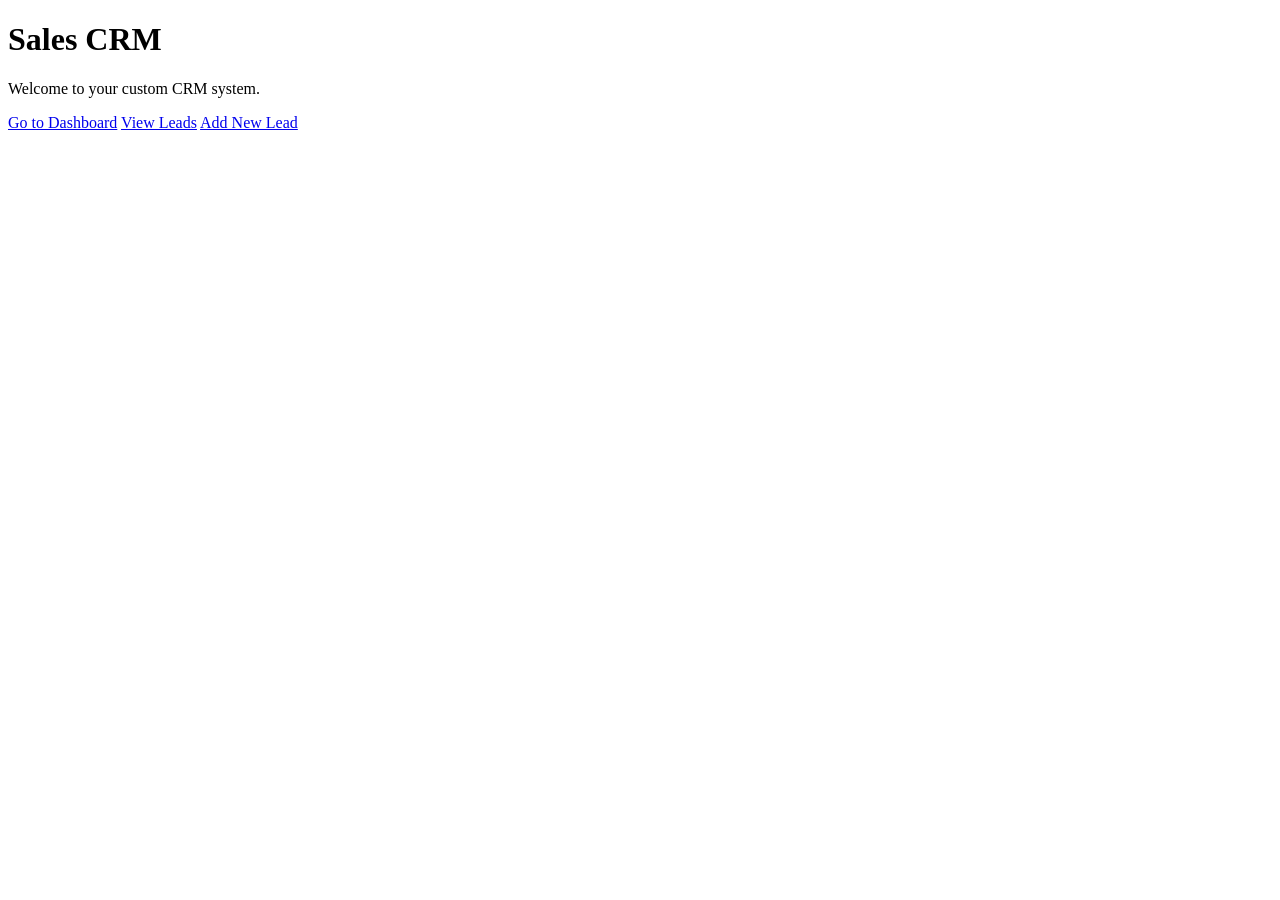
==== index.html @ c85eb3be "Create index.html" ====
<!DOCTYPE html>
<html lang="en">
<head>
  <meta charset="UTF-8" />
  <meta name="viewport" content="width=device-width, initial-scale=1.0" />
  <title>Sales CRM</title>
  <link rel="stylesheet" href="css/style.css" />
</head>
<body>
  <div class="container">
    <h1>Sales CRM</h1>
    <p>Welcome to your custom CRM system.</p>

    <div class="nav-links">
      <a href="dashboard.html">Go to Dashboard</a>
      <a href="leads.html">View Leads</a>
      <a href="add-lead.html">Add New Lead</a>
    </div>
  </div>
</body>
</html>
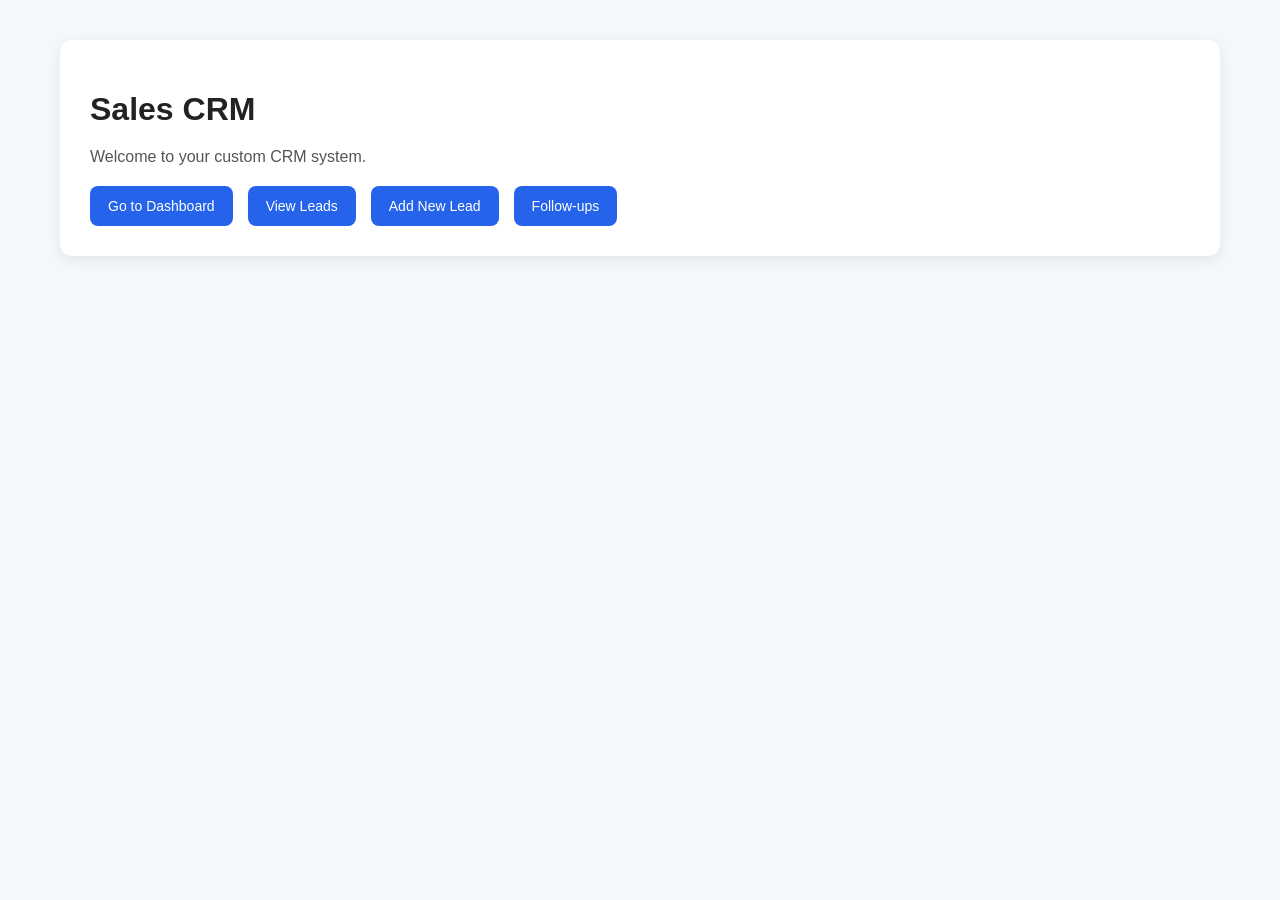
==== commit 58105d78: "Update index.html" ====
--- a/index.html
+++ b/index.html
@@ -15,6 +15,7 @@
       <a href="dashboard.html">Go to Dashboard</a>
       <a href="leads.html">View Leads</a>
       <a href="add-lead.html">Add New Lead</a>
+      <a href="followups.html">Follow-ups</a>
     </div>
   </div>
 </body>
--- a/css/style.css
+++ b/css/style.css
@@ -0,0 +1,118 @@
+body {
+  font-family: Arial, sans-serif;
+  background: #f4f7fb;
+  margin: 0;
+  padding: 0;
+}
+
+.container {
+  max-width: 1100px;
+  margin: 40px auto;
+  background: white;
+  padding: 30px;
+  border-radius: 12px;
+  box-shadow: 0 4px 14px rgba(0, 0, 0, 0.08);
+}
+
+h1, h2 {
+  margin-bottom: 20px;
+  color: #222;
+}
+
+p {
+  color: #555;
+  font-size: 16px;
+}
+
+.nav-links {
+  display: flex;
+  gap: 15px;
+  flex-wrap: wrap;
+  margin-top: 20px;
+}
+
+.nav-links a,
+button {
+  display: inline-block;
+  background: #2563eb;
+  color: white;
+  text-decoration: none;
+  padding: 12px 18px;
+  border-radius: 8px;
+  border: none;
+  cursor: pointer;
+  font-size: 14px;
+}
+
+.nav-links a:hover,
+button:hover {
+  background: #1d4ed8;
+}
+
+input, select, textarea {
+  width: 100%;
+  padding: 10px 12px;
+  margin-top: 6px;
+  margin-bottom: 16px;
+  border: 1px solid #d1d5db;
+  border-radius: 8px;
+  font-size: 14px;
+  box-sizing: border-box;
+}
+
+label {
+  font-weight: 600;
+  display: block;
+  margin-top: 12px;
+}
+
+.table-wrapper {
+  overflow-x: auto;
+  margin-top: 20px;
+}
+
+table {
+  width: 100%;
+  border-collapse: collapse;
+  background: white;
+}
+
+table th,
+table td {
+  border: 1px solid #e5e7eb;
+  padding: 12px;
+  text-align: left;
+  font-size: 14px;
+}
+
+table th {
+  background: #f9fafb;
+}
+
+.badge {
+  display: inline-block;
+  padding: 4px 10px;
+  border-radius: 999px;
+  font-size: 12px;
+  font-weight: bold;
+}
+
+.badge.new {
+  background: #dbeafe;
+  color: #1d4ed8;
+}
+
+.badge.followup {
+  background: #fef3c7;
+  color: #b45309;
+}
+
+.badge.won {
+  background: #dcfce7;
+  color: #15803d;
+}
+
+.badge.lost {
+  background: #fee2e2;
+  color: #b91c1c;
+}
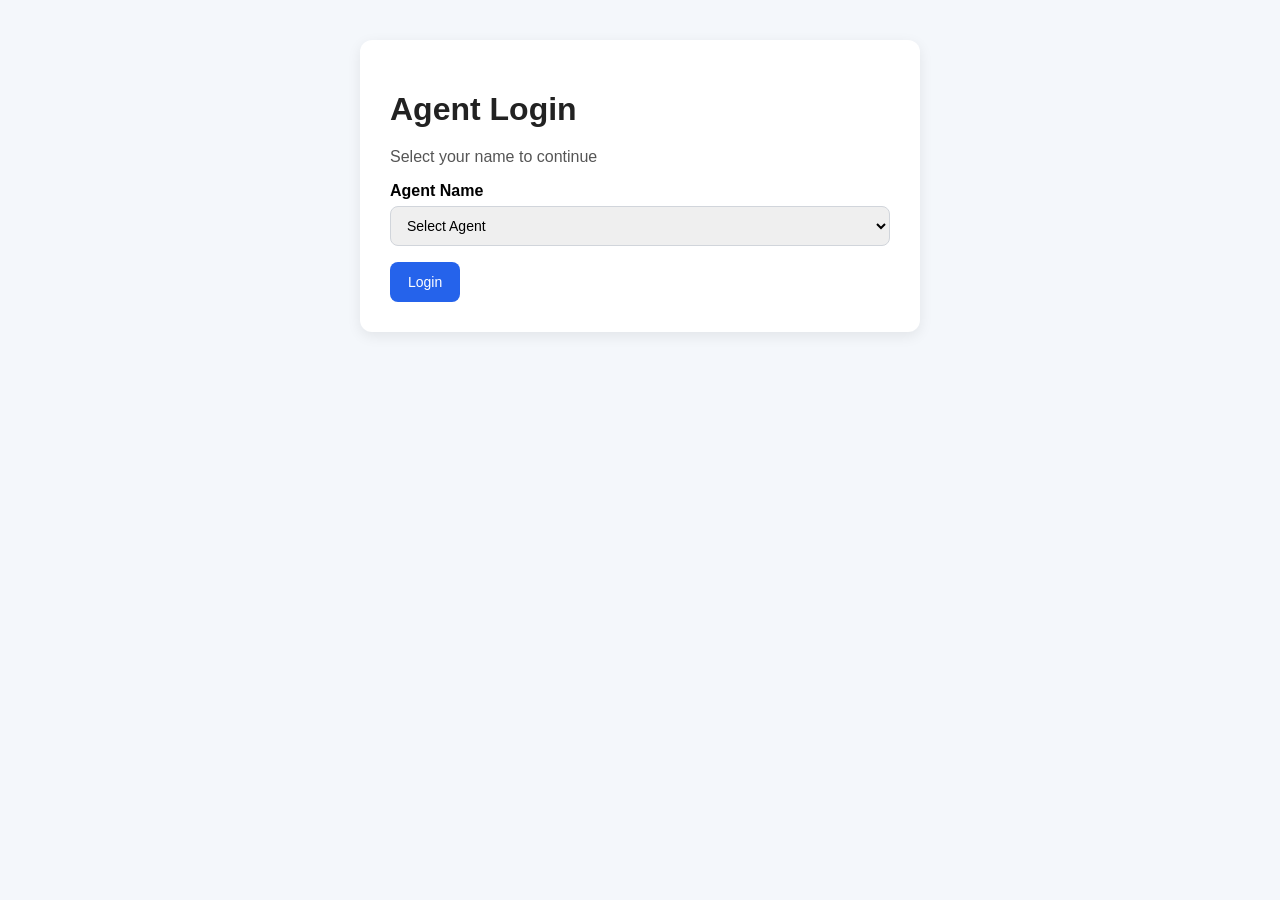
==== commit 14843601: "Update index.html" ====
--- a/index.html
+++ b/index.html
@@ -9,14 +9,29 @@
 <body>
   <div class="container">
     <h1>Sales CRM</h1>
-    <p>Welcome to your custom CRM system.</p>
+    <p id="welcomeUser">Welcome to your custom CRM system.</p>
 
     <div class="nav-links">
-      <a href="dashboard.html">Go to Dashboard</a>
+      <a href="dashboard.html">Dashboard</a>
       <a href="leads.html">View Leads</a>
       <a href="add-lead.html">Add New Lead</a>
       <a href="followups.html">Follow-ups</a>
+      <a href="login.html" onclick="logoutUser()">Logout</a>
     </div>
   </div>
+
+  <script>
+    const loggedInUser = localStorage.getItem("loggedInUser");
+
+    if (!loggedInUser) {
+      window.location.href = "login.html";
+    } else {
+      document.getElementById("welcomeUser").innerText = `Welcome, ${loggedInUser}`;
+    }
+
+    function logoutUser() {
+      localStorage.removeItem("loggedInUser");
+    }
+  </script>
 </body>
 </html>
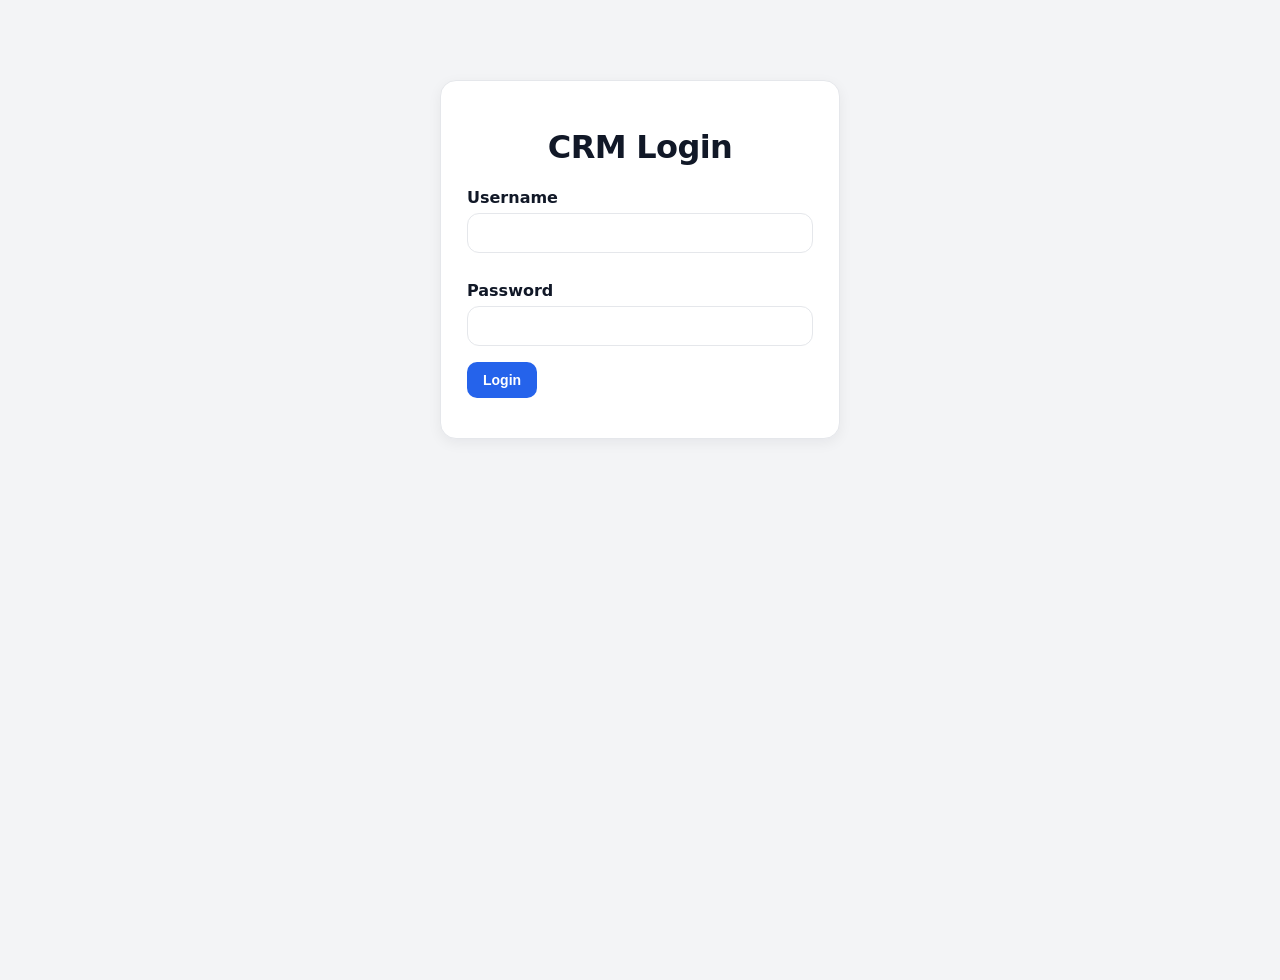
==== commit 6b52e23d: "Add files via upload" ====
--- a/index.html
+++ b/index.html
@@ -1,37 +1,68 @@
-<!DOCTYPE html>
-<html lang="en">
-<head>
-  <meta charset="UTF-8" />
-  <meta name="viewport" content="width=device-width, initial-scale=1.0" />
-  <title>Sales CRM</title>
-  <link rel="stylesheet" href="css/style.css" />
-</head>
-<body>
-  <div class="container">
-    <h1>Sales CRM</h1>
-    <p id="welcomeUser">Welcome to your custom CRM system.</p>
-
-    <div class="nav-links">
-      <a href="dashboard.html">Dashboard</a>
-      <a href="leads.html">View Leads</a>
-      <a href="add-lead.html">Add New Lead</a>
-      <a href="followups.html">Follow-ups</a>
-      <a href="login.html" onclick="logoutUser()">Logout</a>
-    </div>
-  </div>
-
-  <script>
-    const loggedInUser = localStorage.getItem("loggedInUser");
-
-    if (!loggedInUser) {
-      window.location.href = "login.html";
-    } else {
-      document.getElementById("welcomeUser").innerText = `Welcome, ${loggedInUser}`;
-    }
-
-    function logoutUser() {
-      localStorage.removeItem("loggedInUser");
-    }
-  </script>
-</body>
-</html>
+<!DOCTYPE html>
+<html lang="en">
+<head>
+  <meta charset="UTF-8" />
+  <meta name="viewport" content="width=device-width, initial-scale=1.0" />
+  <title>Sales CRM</title>
+  <link rel="stylesheet" href="css/style.css" />
+</head>
+<body>
+  <div class="app-layout">
+    <!-- Sidebar -->
+    <aside class="sidebar">
+      <div class="sidebar-logo">
+        <h2>Sales CRM</h2>
+        <span class="sidebar-mini">CRM</span>
+      </div>
+
+      <nav class="sidebar-nav">
+        <a href="index.html" data-icon="⌂">Home</a>
+        <a href="dashboard.html" data-icon="▦">Dashboard</a>
+        <a href="leads.html" data-icon="◎">Leads</a>
+        <a href="add-lead.html" data-icon="+">Add Lead</a>
+        <a href="followups.html" data-icon="↻">Follow-ups</a>
+        <a href="reports.html" id="reportsLink" data-icon="≋">Reports</a>
+      </nav>
+
+      <div class="sidebar-footer">
+        <button id="logoutBtn" class="logout-btn">Logout</button>
+      </div>
+    </aside>
+
+    <div id="sidebarBackdrop" class="sidebar-backdrop" aria-hidden="true"></div>
+
+    <!-- Main Area -->
+    <div class="main-wrapper">
+      <header class="topbar">
+        <div class="topbar-left">
+          <button id="sidebarToggle" class="icon-btn" type="button" aria-label="Toggle sidebar">☰</button>
+          <div>
+            <h1 class="page-title">Home</h1>
+            <p class="page-subtitle" id="welcomeUser">Welcome to your custom CRM system.</p>
+          </div>
+        </div>
+
+        <div class="topbar-user">
+          <span id="topbarUsername">User</span>
+          <span id="topbarRole" class="role-badge">Agent</span>
+        </div>
+      </header>
+
+      <main class="page-content">
+        <div class="container">
+          <h2>Quick actions</h2>
+          <div class="nav-links">
+            <a href="dashboard.html">Open Dashboard</a>
+            <a href="leads.html">View Leads</a>
+            <a href="add-lead.html">Add New Lead</a>
+            <a href="followups.html">Follow-ups</a>
+            <a href="reports.html">Reports</a>
+          </div>
+        </div>
+      </main>
+    </div>
+  </div>
+
+  <script src="js/layout.js"></script>
+</body>
+</html>
--- a/css/style.css
+++ b/css/style.css
@@ -1,118 +1,653 @@
-body {
-  font-family: Arial, sans-serif;
-  background: #f4f7fb;
-  margin: 0;
-  padding: 0;
-}
-
-.container {
-  max-width: 1100px;
-  margin: 40px auto;
-  background: white;
-  padding: 30px;
-  border-radius: 12px;
-  box-shadow: 0 4px 14px rgba(0, 0, 0, 0.08);
-}
-
-h1, h2 {
-  margin-bottom: 20px;
-  color: #222;
-}
-
-p {
-  color: #555;
-  font-size: 16px;
-}
-
-.nav-links {
-  display: flex;
-  gap: 15px;
-  flex-wrap: wrap;
-  margin-top: 20px;
-}
-
-.nav-links a,
-button {
-  display: inline-block;
-  background: #2563eb;
-  color: white;
-  text-decoration: none;
-  padding: 12px 18px;
-  border-radius: 8px;
-  border: none;
-  cursor: pointer;
-  font-size: 14px;
-}
-
-.nav-links a:hover,
-button:hover {
-  background: #1d4ed8;
-}
-
-input, select, textarea {
-  width: 100%;
-  padding: 10px 12px;
-  margin-top: 6px;
-  margin-bottom: 16px;
-  border: 1px solid #d1d5db;
-  border-radius: 8px;
-  font-size: 14px;
-  box-sizing: border-box;
-}
-
-label {
-  font-weight: 600;
-  display: block;
-  margin-top: 12px;
-}
-
-.table-wrapper {
-  overflow-x: auto;
-  margin-top: 20px;
-}
-
-table {
-  width: 100%;
-  border-collapse: collapse;
-  background: white;
-}
-
-table th,
-table td {
-  border: 1px solid #e5e7eb;
-  padding: 12px;
-  text-align: left;
-  font-size: 14px;
-}
-
-table th {
-  background: #f9fafb;
-}
-
-.badge {
-  display: inline-block;
-  padding: 4px 10px;
-  border-radius: 999px;
-  font-size: 12px;
-  font-weight: bold;
-}
-
-.badge.new {
-  background: #dbeafe;
-  color: #1d4ed8;
-}
-
-.badge.followup {
-  background: #fef3c7;
-  color: #b45309;
-}
-
-.badge.won {
-  background: #dcfce7;
-  color: #15803d;
-}
-
-.badge.lost {
-  background: #fee2e2;
-  color: #b91c1c;
-}
+/* Design tokens */
+:root {
+  --bg: #f3f4f6;
+  --surface: #ffffff;
+  --text: #111827;
+  --muted: #6b7280;
+  --border: #e5e7eb;
+  --shadow: 0 8px 30px rgba(17, 24, 39, 0.08);
+  --shadow-sm: 0 4px 14px rgba(17, 24, 39, 0.06);
+
+  --primary: #2563eb;
+  --primary-600: #1d4ed8;
+  --danger: #dc2626;
+  --danger-600: #b91c1c;
+  --success: #16a34a;
+
+  --radius: 16px;
+  --radius-sm: 12px;
+  --ring: 0 0 0 3px rgba(37, 99, 235, 0.18);
+}
+
+/* Base */
+html, body {
+  height: 100%;
+}
+
+body {
+  margin: 0;
+  padding: 0;
+  background: var(--bg);
+  color: var(--text);
+  font-family: ui-sans-serif, system-ui, -apple-system, Segoe UI, Roboto, Arial, "Noto Sans", "Liberation Sans", sans-serif;
+  -webkit-font-smoothing: antialiased;
+  -moz-osx-font-smoothing: grayscale;
+}
+
+h1, h2, h3 {
+  letter-spacing: -0.02em;
+}
+
+p {
+  color: var(--muted);
+  font-size: 14px;
+  line-height: 1.45;
+}
+
+a {
+  color: inherit;
+}
+
+:focus-visible {
+  outline: none;
+  box-shadow: var(--ring);
+  border-radius: 10px;
+}
+
+.container {
+  max-width: 1100px;
+  margin: 0 auto;
+  background: var(--surface);
+  padding: 26px;
+  border-radius: var(--radius);
+  border: 1px solid var(--border);
+  box-shadow: var(--shadow-sm);
+}
+
+.nav-links {
+  display: flex;
+  gap: 15px;
+  flex-wrap: wrap;
+  margin-top: 20px;
+}
+
+.nav-links a,
+button {
+  display: inline-block;
+  background: var(--primary);
+  color: white;
+  text-decoration: none;
+  padding: 10px 14px;
+  border-radius: 12px;
+  border: none;
+  cursor: pointer;
+  font-size: 14px;
+  font-weight: 700;
+  transition: transform 0.15s ease, opacity 0.15s ease, background 0.15s ease;
+}
+
+.nav-links a:hover,
+button:hover {
+  background: var(--primary-600);
+}
+
+button:active,
+.nav-links a:active {
+  transform: translateY(1px);
+}
+
+input, select, textarea {
+  width: 100%;
+  padding: 11px 12px;
+  margin-top: 6px;
+  margin-bottom: 16px;
+  border: 1px solid var(--border);
+  border-radius: 12px;
+  font-size: 14px;
+  box-sizing: border-box;
+  background: var(--surface);
+  color: var(--text);
+}
+
+label {
+  font-weight: 600;
+  display: block;
+  margin-top: 12px;
+}
+
+.table-wrapper {
+  overflow-x: auto;
+  margin-top: 20px;
+}
+
+table {
+  width: 100%;
+  border-collapse: collapse;
+  background: white;
+}
+
+table th,
+table td {
+  border: 1px solid #e5e7eb;
+  padding: 12px;
+  text-align: left;
+  font-size: 14px;
+}
+
+table th {
+  background: #f9fafb;
+}
+
+.badge {
+  display: inline-block;
+  padding: 4px 10px;
+  border-radius: 999px;
+  font-size: 12px;
+  font-weight: bold;
+}
+
+.badge.new {
+  background: #dbeafe;
+  color: #1d4ed8;
+}
+
+.badge.followup {
+  background: #fef3c7;
+  color: #b45309;
+}
+
+.badge.won {
+  background: #dcfce7;
+  color: #15803d;
+}
+
+.badge.lost {
+  background: #fee2e2;
+  color: #b91c1c;
+}
+
+.dashboard-grid {
+  display: grid;
+  grid-template-columns: repeat(auto-fit, minmax(220px, 1fr));
+  gap: 20px;
+  margin-top: 30px;
+}
+
+.card {
+  background: #ffffff;
+  border-radius: 12px;
+  padding: 24px;
+  box-shadow: 0 4px 14px rgba(0,0,0,0.08);
+  text-align: center;
+}
+
+.card h3 {
+  font-size: 18px;
+  margin-bottom: 12px;
+  color: #111827;
+}
+
+.card p {
+  font-size: 28px;
+  font-weight: bold;
+  color: #2563eb;
+  margin: 0;
+}
+
+.timeline-box {
+  margin-top: 20px;
+  border-left: 3px solid #2563eb;
+  padding-left: 20px;
+}
+
+.timeline-item {
+  position: relative;
+  margin-bottom: 25px;
+}
+
+.timeline-dot {
+  width: 14px;
+  height: 14px;
+  background: #2563eb;
+  border-radius: 50%;
+  position: absolute;
+  left: -28px;
+  top: 6px;
+}
+
+.timeline-content {
+  background: #f9fafb;
+  padding: 16px;
+  border-radius: 10px;
+  box-shadow: 0 2px 10px rgba(0,0,0,0.05);
+}
+
+.timeline-content h4 {
+  margin-top: 0;
+  margin-bottom: 10px;
+  color: #111827;
+}
+
+.timeline-content p {
+  margin: 6px 0;
+  color: #374151;
+}
+
+.filters-box {
+  display: flex;
+  flex-wrap: wrap;
+  gap: 12px;
+  align-items: center;
+}
+
+.filters-box input,
+.filters-box select {
+  padding: 11px 12px;
+  border: 1px solid var(--border);
+  border-radius: 12px;
+  min-width: 220px;
+}
+
+.table-wrapper {
+  overflow-x: auto;
+  margin-top: 20px;
+}
+
+table {
+  width: 100%;
+  border-collapse: collapse;
+  background: #fff;
+}
+
+table th,
+table td {
+  border: 1px solid var(--border);
+  padding: 12px;
+  text-align: left;
+}
+
+table th {
+  background: #f9fafb;
+}
+
+
+
+
+
+
+
+
+
+
+
+
+
+
+* {
+  box-sizing: border-box;
+}
+
+/* App Layout */
+.app-layout {
+  display: flex;
+  min-height: 100vh;
+}
+
+/* Mobile backdrop */
+.sidebar-backdrop {
+  display: none;
+}
+
+/* Sidebar */
+.sidebar {
+  width: 250px;
+  background: #111827;
+  color: white;
+  display: flex;
+  flex-direction: column;
+  justify-content: space-between;
+  padding: 24px 18px;
+  position: sticky;
+  top: 0;
+  height: 100vh;
+  transition: width 0.2s ease, transform 0.2s ease;
+}
+
+.sidebar-logo {
+  display: flex;
+  align-items: center;
+  justify-content: space-between;
+  gap: 10px;
+}
+
+.sidebar-mini {
+  display: none;
+  font-weight: 800;
+  letter-spacing: 0.5px;
+}
+
+.sidebar-logo h2 {
+  font-size: 22px;
+  font-weight: 700;
+  margin-bottom: 30px;
+}
+
+.sidebar-nav {
+  display: flex;
+  flex-direction: column;
+  gap: 10px;
+}
+
+.sidebar-nav a {
+  text-decoration: none;
+  color: #d1d5db;
+  padding: 12px 14px;
+  border-radius: 10px;
+  transition: all 0.2s ease;
+  font-size: 15px;
+  font-weight: 500;
+  display: flex;
+  align-items: center;
+  gap: 10px;
+}
+
+.sidebar-nav a::before {
+  content: attr(data-icon);
+  width: 20px;
+  display: inline-flex;
+  justify-content: center;
+  opacity: 0.95;
+}
+
+.sidebar-nav a:hover,
+.sidebar-nav a.active {
+  background: #2563eb;
+  color: white;
+}
+
+.sidebar-footer {
+  margin-top: 30px;
+}
+
+.logout-btn {
+  width: 100%;
+  background: #dc2626;
+  color: white;
+  border: none;
+  padding: 12px 14px;
+  border-radius: 10px;
+  cursor: pointer;
+  font-size: 14px;
+  font-weight: 600;
+}
+
+.logout-btn:hover {
+  background: #b91c1c;
+}
+
+/* Main Wrapper */
+.main-wrapper {
+  flex: 1;
+  display: flex;
+  flex-direction: column;
+}
+
+/* Topbar */
+.topbar {
+  background: white;
+  padding: 20px 30px;
+  border-bottom: 1px solid #e5e7eb;
+  display: flex;
+  justify-content: space-between;
+  align-items: center;
+  gap: 16px;
+}
+
+.topbar {
+  position: sticky;
+  top: 0;
+  z-index: 10;
+}
+
+.topbar-left {
+  display: flex;
+  align-items: center;
+  gap: 14px;
+}
+
+.icon-btn {
+  background: transparent;
+  color: #111827;
+  border: 1px solid #e5e7eb;
+  padding: 10px 12px;
+  border-radius: 12px;
+  cursor: pointer;
+  font-weight: 800;
+  line-height: 1;
+}
+
+.icon-btn:hover {
+  background: #f9fafb;
+}
+
+.page-title {
+  font-size: 28px;
+  font-weight: 700;
+  color: #111827;
+}
+
+.page-subtitle {
+  font-size: 14px;
+  color: #6b7280;
+  margin-top: 4px;
+}
+
+.topbar-user {
+  display: flex;
+  align-items: center;
+  gap: 12px;
+  font-weight: 600;
+}
+
+.role-badge {
+  background: #2563eb;
+  color: white;
+  padding: 6px 12px;
+  border-radius: 999px;
+  font-size: 13px;
+}
+
+/* Content */
+.page-content {
+  padding: 30px;
+}
+
+/* If a legacy .container is used inside app shell, neutralize big outer margins */
+.page-content .container {
+  margin: 0 auto;
+  max-width: 1100px;
+}
+
+/* Collapsed sidebar (desktop) */
+body.sidebar-collapsed .sidebar {
+  width: 86px;
+  padding-left: 14px;
+  padding-right: 14px;
+}
+
+body.sidebar-collapsed .sidebar-logo h2 {
+  display: none;
+}
+
+body.sidebar-collapsed .sidebar-mini {
+  display: inline-block;
+}
+
+body.sidebar-collapsed .sidebar-nav a {
+  white-space: nowrap;
+  overflow: hidden;
+  text-overflow: clip;
+  padding-left: 12px;
+  padding-right: 12px;
+}
+
+body.sidebar-collapsed .sidebar-nav a::before {
+  width: 100%;
+}
+
+/* Dashboard Grid */
+.dashboard-grid {
+  display: grid;
+  grid-template-columns: repeat(auto-fit, minmax(220px, 1fr));
+  gap: 20px;
+}
+
+/* Generic Card Style */
+.card,
+.dashboard-card {
+  background: white;
+  border-radius: 18px;
+  padding: 22px;
+  box-shadow: 0 4px 14px rgba(0, 0, 0, 0.06);
+  border: 1px solid #e5e7eb;
+}
+
+.dashboard-card h3 {
+  font-size: 15px;
+  color: #6b7280;
+  margin-bottom: 10px;
+}
+
+.dashboard-card p {
+  font-size: 28px;
+  font-weight: 700;
+  color: #111827;
+}
+
+/* Buttons */
+button,
+.btn {
+  background: #2563eb;
+  color: white;
+  border: none;
+  padding: 10px 16px;
+  border-radius: 10px;
+  cursor: pointer;
+  font-size: 14px;
+  font-weight: 600;
+  transition: 0.2s ease;
+}
+
+button:hover,
+.btn:hover {
+  opacity: 0.9;
+}
+
+/* Table Styling */
+.table-wrapper {
+  background: white;
+  border-radius: 18px;
+  padding: 20px;
+  overflow-x: auto;
+  box-shadow: 0 4px 14px rgba(0, 0, 0, 0.06);
+  border: 1px solid #e5e7eb;
+}
+
+table {
+  width: 100%;
+  border-collapse: collapse;
+}
+
+table th,
+table td {
+  padding: 14px 12px;
+  text-align: left;
+  border-bottom: 1px solid #e5e7eb;
+  font-size: 14px;
+}
+
+table th {
+  background: #f9fafb;
+  color: #374151;
+  font-weight: 700;
+}
+
+table tr:hover {
+  background: #f9fafb;
+}
+
+/* Responsive */
+@media (max-width: 900px) {
+  .app-layout {
+    flex-direction: column;
+  }
+
+  .sidebar {
+    position: fixed;
+    left: 0;
+    top: 0;
+    bottom: 0;
+    height: 100vh;
+    width: 280px;
+    transform: translateX(-110%);
+    z-index: 50;
+  }
+
+  body.sidebar-mobile-open .sidebar {
+    transform: translateX(0);
+  }
+
+  .sidebar-backdrop {
+    display: none;
+    position: fixed;
+    inset: 0;
+    background: rgba(17, 24, 39, 0.55);
+    z-index: 40;
+  }
+
+  body.sidebar-mobile-open .sidebar-backdrop {
+    display: block;
+  }
+
+  .main-wrapper {
+    width: 100%;
+  }
+
+  .topbar {
+    flex-direction: column;
+    align-items: flex-start;
+    gap: 12px;
+  }
+
+  .topbar-left {
+    width: 100%;
+  }
+
+  .page-title {
+    font-size: 22px;
+  }
+
+  .page-content {
+    padding: 20px;
+  }
+}
+
+@media (max-width: 520px) {
+  .filters-box input,
+  .filters-box select {
+    min-width: 100%;
+  }
+
+  .container {
+    padding: 18px;
+  }
+}
+
+.stat-card {
+  transition: transform 0.2s ease, box-shadow 0.2s ease;
+}
+
+.stat-card:hover {
+  transform: translateY(-3px);
+  box-shadow: 0 8px 24px rgba(0, 0, 0, 0.08);
+}
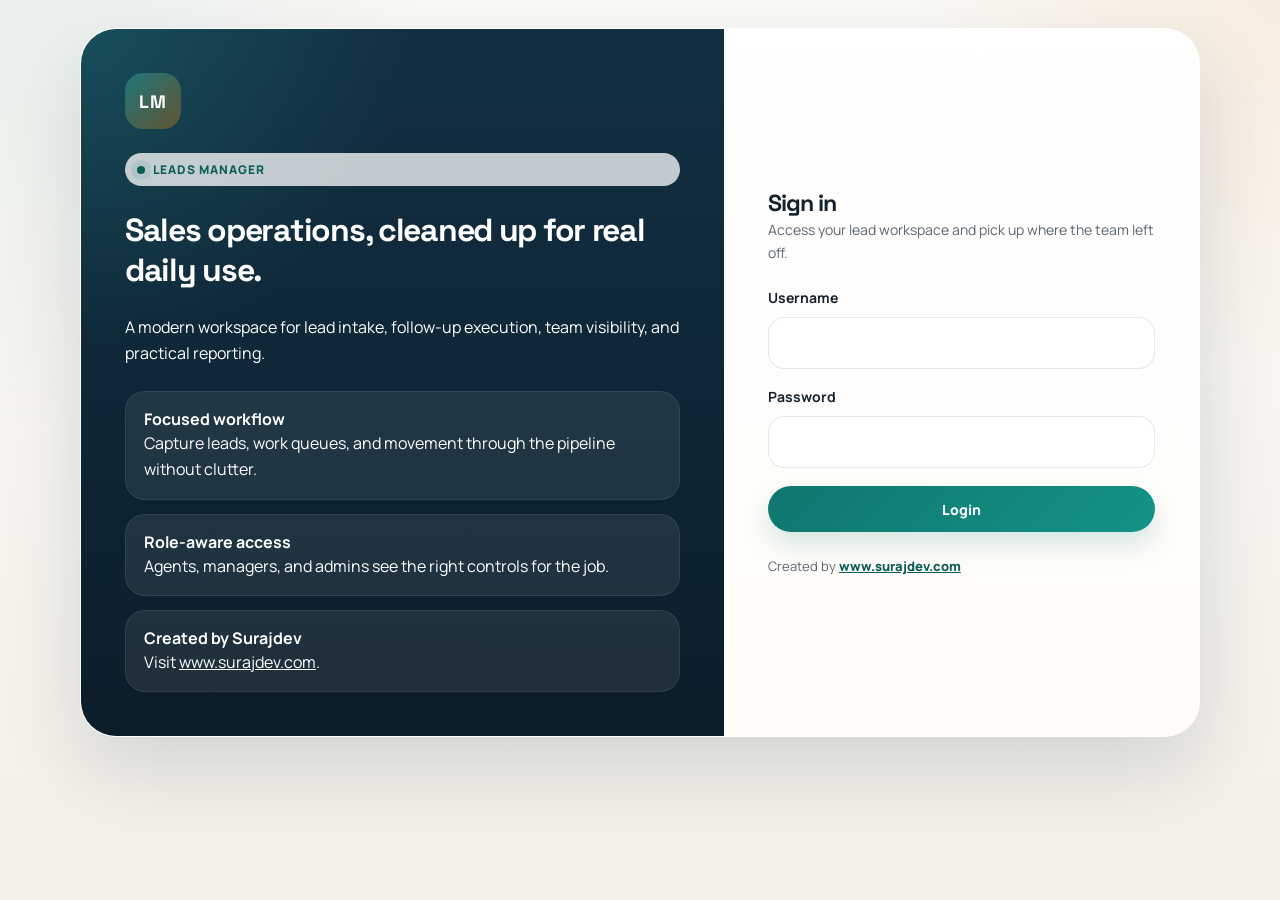
==== commit d1ef408c: "Revamp UI/UX with modern product design and add creator credit" ====
--- a/index.html
+++ b/index.html
@@ -1,68 +1,153 @@
-<!DOCTYPE html>
-<html lang="en">
-<head>
-  <meta charset="UTF-8" />
-  <meta name="viewport" content="width=device-width, initial-scale=1.0" />
-  <title>Sales CRM</title>
-  <link rel="stylesheet" href="css/style.css" />
-</head>
-<body>
-  <div class="app-layout">
-    <!-- Sidebar -->
-    <aside class="sidebar">
-      <div class="sidebar-logo">
-        <h2>Sales CRM</h2>
-        <span class="sidebar-mini">CRM</span>
-      </div>
-
-      <nav class="sidebar-nav">
-        <a href="index.html" data-icon="⌂">Home</a>
-        <a href="dashboard.html" data-icon="▦">Dashboard</a>
-        <a href="leads.html" data-icon="◎">Leads</a>
-        <a href="add-lead.html" data-icon="+">Add Lead</a>
-        <a href="followups.html" data-icon="↻">Follow-ups</a>
-        <a href="reports.html" id="reportsLink" data-icon="≋">Reports</a>
-      </nav>
-
-      <div class="sidebar-footer">
-        <button id="logoutBtn" class="logout-btn">Logout</button>
-      </div>
-    </aside>
-
-    <div id="sidebarBackdrop" class="sidebar-backdrop" aria-hidden="true"></div>
-
-    <!-- Main Area -->
-    <div class="main-wrapper">
-      <header class="topbar">
-        <div class="topbar-left">
-          <button id="sidebarToggle" class="icon-btn" type="button" aria-label="Toggle sidebar">☰</button>
-          <div>
-            <h1 class="page-title">Home</h1>
-            <p class="page-subtitle" id="welcomeUser">Welcome to your custom CRM system.</p>
-          </div>
-        </div>
-
-        <div class="topbar-user">
-          <span id="topbarUsername">User</span>
-          <span id="topbarRole" class="role-badge">Agent</span>
-        </div>
-      </header>
-
-      <main class="page-content">
-        <div class="container">
-          <h2>Quick actions</h2>
-          <div class="nav-links">
-            <a href="dashboard.html">Open Dashboard</a>
-            <a href="leads.html">View Leads</a>
-            <a href="add-lead.html">Add New Lead</a>
-            <a href="followups.html">Follow-ups</a>
-            <a href="reports.html">Reports</a>
-          </div>
-        </div>
-      </main>
-    </div>
-  </div>
-
-  <script src="js/layout.js"></script>
-</body>
-</html>
+<!DOCTYPE html>
+<html lang="en">
+<head>
+  <meta charset="UTF-8" />
+  <meta name="viewport" content="width=device-width, initial-scale=1.0" />
+  <title>Leads Manager</title>
+  <link rel="stylesheet" href="css/style.css" />
+</head>
+<body class="app-page">
+  <div class="app-layout">
+    <aside class="sidebar">
+      <div class="sidebar-logo">
+        <h2>Leads Manager</h2>
+        <span class="sidebar-mini">LM</span>
+      </div>
+
+      <nav class="sidebar-nav">
+        <a href="index.html" data-icon="⌂">Home</a>
+        <a href="dashboard.html" data-icon="▦">Dashboard</a>
+        <a href="leads.html" data-icon="◎">Leads</a>
+        <a href="add-lead.html" data-icon="+">Add Lead</a>
+        <a href="followups.html" data-icon="↻">Follow-ups</a>
+        <a href="reports.html" id="reportsLink" data-icon="≋">Reports</a>
+      </nav>
+
+      <div class="sidebar-footer">
+        <button id="logoutBtn" class="logout-btn">Logout</button>
+      </div>
+    </aside>
+
+    <div id="sidebarBackdrop" class="sidebar-backdrop" aria-hidden="true"></div>
+
+    <div class="main-wrapper">
+      <header class="topbar">
+        <div class="topbar-left">
+          <button id="sidebarToggle" class="icon-btn" type="button" aria-label="Toggle sidebar">☰</button>
+          <div>
+            <h1 class="page-title">Home</h1>
+            <p class="page-subtitle" id="welcomeUser">Welcome to your custom CRM system.</p>
+          </div>
+        </div>
+
+        <div class="topbar-user">
+          <span id="topbarUsername">User</span>
+          <span id="topbarRole" class="role-badge">Agent</span>
+        </div>
+      </header>
+
+      <main class="page-content">
+        <div class="container page-stack">
+          <section class="hero-panel hero-grid">
+            <div class="hero-copy">
+              <span class="eyebrow">Modern CRM Workspace</span>
+              <h1>Manage leads with the clarity of a real product.</h1>
+              <p>
+                Leads Manager brings your pipeline, follow-ups, assignments, and reporting into one focused workspace built for daily operations.
+              </p>
+              <div class="hero-actions">
+                <a href="dashboard.html">Open Dashboard</a>
+                <a href="add-lead.html" class="btn-secondary">Create Lead</a>
+              </div>
+            </div>
+
+            <div class="hero-side">
+              <div class="hero-stats">
+                <div class="stat-pill">
+                  Pipeline View
+                  <strong>Live</strong>
+                </div>
+                <div class="stat-pill">
+                  Follow-up Control
+                  <strong>Daily</strong>
+                </div>
+                <div class="stat-pill">
+                  Team Visibility
+                  <strong>Role-Based</strong>
+                </div>
+                <div class="stat-pill">
+                  Reporting
+                  <strong>Export Ready</strong>
+                </div>
+              </div>
+            </div>
+          </section>
+
+          <section class="panel">
+            <div class="section-header">
+              <div>
+                <h2 class="section-heading">Quick actions</h2>
+                <p class="section-note">Jump straight into the workflows your team uses every day.</p>
+              </div>
+            </div>
+
+            <div class="shortcut-grid">
+              <a class="shortcut-card" href="dashboard.html">
+                <span>▦</span>
+                <strong>Dashboard</strong>
+                <p>Track volume, follow-ups, wins, and revenue.</p>
+              </a>
+              <a class="shortcut-card" href="leads.html">
+                <span>◎</span>
+                <strong>Lead Desk</strong>
+                <p>Filter, search, export, and act on pipeline items.</p>
+              </a>
+              <a class="shortcut-card" href="add-lead.html">
+                <span>+</span>
+                <strong>Add Lead</strong>
+                <p>Create new opportunities with a clean capture flow.</p>
+              </a>
+              <a class="shortcut-card" href="followups.html">
+                <span>↻</span>
+                <strong>Follow-ups</strong>
+                <p>Stay ahead of overdue, today, and upcoming outreach.</p>
+              </a>
+              <a class="shortcut-card" href="reports.html">
+                <span>≋</span>
+                <strong>Reports</strong>
+                <p>Build pivot-style views and export snapshots fast.</p>
+              </a>
+            </div>
+          </section>
+
+          <section class="panel">
+            <div class="section-header">
+              <div>
+                <h2 class="section-heading">What changed in the new UI</h2>
+                <p class="section-note">A cleaner shell, stronger information hierarchy, and easier daily navigation.</p>
+              </div>
+            </div>
+
+            <div class="insight-grid">
+              <div class="insight-card">
+                <strong>Sharper focus</strong>
+                <p>Important actions and high-signal data now stand out immediately.</p>
+              </div>
+              <div class="insight-card">
+                <strong>Better readability</strong>
+                <p>Forms, tables, and cards now have clearer grouping and breathing room.</p>
+              </div>
+              <div class="insight-card">
+                <strong>More product-like feel</strong>
+                <p>Consistent branding, mobile behavior, and a modern control surface across pages.</p>
+              </div>
+            </div>
+          </section>
+        </div>
+      </main>
+    </div>
+  </div>
+
+  <script src="js/layout.js"></script>
+</body>
+</html>
--- a/css/style.css
+++ b/css/style.css
@@ -1,653 +1,1156 @@
-/* Design tokens */
-:root {
-  --bg: #f3f4f6;
-  --surface: #ffffff;
-  --text: #111827;
-  --muted: #6b7280;
-  --border: #e5e7eb;
-  --shadow: 0 8px 30px rgba(17, 24, 39, 0.08);
-  --shadow-sm: 0 4px 14px rgba(17, 24, 39, 0.06);
-
-  --primary: #2563eb;
-  --primary-600: #1d4ed8;
-  --danger: #dc2626;
-  --danger-600: #b91c1c;
-  --success: #16a34a;
-
-  --radius: 16px;
-  --radius-sm: 12px;
-  --ring: 0 0 0 3px rgba(37, 99, 235, 0.18);
-}
-
-/* Base */
-html, body {
-  height: 100%;
-}
-
-body {
-  margin: 0;
-  padding: 0;
-  background: var(--bg);
-  color: var(--text);
-  font-family: ui-sans-serif, system-ui, -apple-system, Segoe UI, Roboto, Arial, "Noto Sans", "Liberation Sans", sans-serif;
-  -webkit-font-smoothing: antialiased;
-  -moz-osx-font-smoothing: grayscale;
-}
-
-h1, h2, h3 {
-  letter-spacing: -0.02em;
-}
-
-p {
-  color: var(--muted);
-  font-size: 14px;
-  line-height: 1.45;
-}
-
-a {
-  color: inherit;
-}
-
-:focus-visible {
-  outline: none;
-  box-shadow: var(--ring);
-  border-radius: 10px;
-}
-
-.container {
-  max-width: 1100px;
-  margin: 0 auto;
-  background: var(--surface);
-  padding: 26px;
-  border-radius: var(--radius);
-  border: 1px solid var(--border);
-  box-shadow: var(--shadow-sm);
-}
-
-.nav-links {
-  display: flex;
-  gap: 15px;
-  flex-wrap: wrap;
-  margin-top: 20px;
-}
-
-.nav-links a,
-button {
-  display: inline-block;
-  background: var(--primary);
-  color: white;
-  text-decoration: none;
-  padding: 10px 14px;
-  border-radius: 12px;
-  border: none;
-  cursor: pointer;
-  font-size: 14px;
-  font-weight: 700;
-  transition: transform 0.15s ease, opacity 0.15s ease, background 0.15s ease;
-}
-
-.nav-links a:hover,
-button:hover {
-  background: var(--primary-600);
-}
-
-button:active,
-.nav-links a:active {
-  transform: translateY(1px);
-}
-
-input, select, textarea {
-  width: 100%;
-  padding: 11px 12px;
-  margin-top: 6px;
-  margin-bottom: 16px;
-  border: 1px solid var(--border);
-  border-radius: 12px;
-  font-size: 14px;
-  box-sizing: border-box;
-  background: var(--surface);
-  color: var(--text);
-}
-
-label {
-  font-weight: 600;
-  display: block;
-  margin-top: 12px;
-}
-
-.table-wrapper {
-  overflow-x: auto;
-  margin-top: 20px;
-}
-
-table {
-  width: 100%;
-  border-collapse: collapse;
-  background: white;
-}
-
-table th,
-table td {
-  border: 1px solid #e5e7eb;
-  padding: 12px;
-  text-align: left;
-  font-size: 14px;
-}
-
-table th {
-  background: #f9fafb;
-}
-
-.badge {
-  display: inline-block;
-  padding: 4px 10px;
-  border-radius: 999px;
-  font-size: 12px;
-  font-weight: bold;
-}
-
-.badge.new {
-  background: #dbeafe;
-  color: #1d4ed8;
-}
-
-.badge.followup {
-  background: #fef3c7;
-  color: #b45309;
-}
-
-.badge.won {
-  background: #dcfce7;
-  color: #15803d;
-}
-
-.badge.lost {
-  background: #fee2e2;
-  color: #b91c1c;
-}
-
-.dashboard-grid {
-  display: grid;
-  grid-template-columns: repeat(auto-fit, minmax(220px, 1fr));
-  gap: 20px;
-  margin-top: 30px;
-}
-
-.card {
-  background: #ffffff;
-  border-radius: 12px;
-  padding: 24px;
-  box-shadow: 0 4px 14px rgba(0,0,0,0.08);
-  text-align: center;
-}
-
-.card h3 {
-  font-size: 18px;
-  margin-bottom: 12px;
-  color: #111827;
-}
-
-.card p {
-  font-size: 28px;
-  font-weight: bold;
-  color: #2563eb;
-  margin: 0;
-}
-
-.timeline-box {
-  margin-top: 20px;
-  border-left: 3px solid #2563eb;
-  padding-left: 20px;
-}
-
-.timeline-item {
-  position: relative;
-  margin-bottom: 25px;
-}
-
-.timeline-dot {
-  width: 14px;
-  height: 14px;
-  background: #2563eb;
-  border-radius: 50%;
-  position: absolute;
-  left: -28px;
-  top: 6px;
-}
-
-.timeline-content {
-  background: #f9fafb;
-  padding: 16px;
-  border-radius: 10px;
-  box-shadow: 0 2px 10px rgba(0,0,0,0.05);
-}
-
-.timeline-content h4 {
-  margin-top: 0;
-  margin-bottom: 10px;
-  color: #111827;
-}
-
-.timeline-content p {
-  margin: 6px 0;
-  color: #374151;
-}
-
-.filters-box {
-  display: flex;
-  flex-wrap: wrap;
-  gap: 12px;
-  align-items: center;
-}
-
-.filters-box input,
-.filters-box select {
-  padding: 11px 12px;
-  border: 1px solid var(--border);
-  border-radius: 12px;
-  min-width: 220px;
-}
-
-.table-wrapper {
-  overflow-x: auto;
-  margin-top: 20px;
-}
-
-table {
-  width: 100%;
-  border-collapse: collapse;
-  background: #fff;
-}
-
-table th,
-table td {
-  border: 1px solid var(--border);
-  padding: 12px;
-  text-align: left;
-}
-
-table th {
-  background: #f9fafb;
-}
-
-
-
-
-
-
-
-
-
-
-
-
-
-
-* {
-  box-sizing: border-box;
-}
-
-/* App Layout */
-.app-layout {
-  display: flex;
-  min-height: 100vh;
-}
-
-/* Mobile backdrop */
-.sidebar-backdrop {
-  display: none;
-}
-
-/* Sidebar */
-.sidebar {
-  width: 250px;
-  background: #111827;
-  color: white;
-  display: flex;
-  flex-direction: column;
-  justify-content: space-between;
-  padding: 24px 18px;
-  position: sticky;
-  top: 0;
-  height: 100vh;
-  transition: width 0.2s ease, transform 0.2s ease;
-}
-
-.sidebar-logo {
-  display: flex;
-  align-items: center;
-  justify-content: space-between;
-  gap: 10px;
-}
-
-.sidebar-mini {
-  display: none;
-  font-weight: 800;
-  letter-spacing: 0.5px;
-}
-
-.sidebar-logo h2 {
-  font-size: 22px;
-  font-weight: 700;
-  margin-bottom: 30px;
-}
-
-.sidebar-nav {
-  display: flex;
-  flex-direction: column;
-  gap: 10px;
-}
-
-.sidebar-nav a {
-  text-decoration: none;
-  color: #d1d5db;
-  padding: 12px 14px;
-  border-radius: 10px;
-  transition: all 0.2s ease;
-  font-size: 15px;
-  font-weight: 500;
-  display: flex;
-  align-items: center;
-  gap: 10px;
-}
-
-.sidebar-nav a::before {
-  content: attr(data-icon);
-  width: 20px;
-  display: inline-flex;
-  justify-content: center;
-  opacity: 0.95;
-}
-
-.sidebar-nav a:hover,
-.sidebar-nav a.active {
-  background: #2563eb;
-  color: white;
-}
-
-.sidebar-footer {
-  margin-top: 30px;
-}
-
-.logout-btn {
-  width: 100%;
-  background: #dc2626;
-  color: white;
-  border: none;
-  padding: 12px 14px;
-  border-radius: 10px;
-  cursor: pointer;
-  font-size: 14px;
-  font-weight: 600;
-}
-
-.logout-btn:hover {
-  background: #b91c1c;
-}
-
-/* Main Wrapper */
-.main-wrapper {
-  flex: 1;
-  display: flex;
-  flex-direction: column;
-}
-
-/* Topbar */
-.topbar {
-  background: white;
-  padding: 20px 30px;
-  border-bottom: 1px solid #e5e7eb;
-  display: flex;
-  justify-content: space-between;
-  align-items: center;
-  gap: 16px;
-}
-
-.topbar {
-  position: sticky;
-  top: 0;
-  z-index: 10;
-}
-
-.topbar-left {
-  display: flex;
-  align-items: center;
-  gap: 14px;
-}
-
-.icon-btn {
-  background: transparent;
-  color: #111827;
-  border: 1px solid #e5e7eb;
-  padding: 10px 12px;
-  border-radius: 12px;
-  cursor: pointer;
-  font-weight: 800;
-  line-height: 1;
-}
-
-.icon-btn:hover {
-  background: #f9fafb;
-}
-
-.page-title {
-  font-size: 28px;
-  font-weight: 700;
-  color: #111827;
-}
-
-.page-subtitle {
-  font-size: 14px;
-  color: #6b7280;
-  margin-top: 4px;
-}
-
-.topbar-user {
-  display: flex;
-  align-items: center;
-  gap: 12px;
-  font-weight: 600;
-}
-
-.role-badge {
-  background: #2563eb;
-  color: white;
-  padding: 6px 12px;
-  border-radius: 999px;
-  font-size: 13px;
-}
-
-/* Content */
-.page-content {
-  padding: 30px;
-}
-
-/* If a legacy .container is used inside app shell, neutralize big outer margins */
-.page-content .container {
-  margin: 0 auto;
-  max-width: 1100px;
-}
-
-/* Collapsed sidebar (desktop) */
-body.sidebar-collapsed .sidebar {
-  width: 86px;
-  padding-left: 14px;
-  padding-right: 14px;
-}
-
-body.sidebar-collapsed .sidebar-logo h2 {
-  display: none;
-}
-
-body.sidebar-collapsed .sidebar-mini {
-  display: inline-block;
-}
-
-body.sidebar-collapsed .sidebar-nav a {
-  white-space: nowrap;
-  overflow: hidden;
-  text-overflow: clip;
-  padding-left: 12px;
-  padding-right: 12px;
-}
-
-body.sidebar-collapsed .sidebar-nav a::before {
-  width: 100%;
-}
-
-/* Dashboard Grid */
-.dashboard-grid {
-  display: grid;
-  grid-template-columns: repeat(auto-fit, minmax(220px, 1fr));
-  gap: 20px;
-}
-
-/* Generic Card Style */
-.card,
-.dashboard-card {
-  background: white;
-  border-radius: 18px;
-  padding: 22px;
-  box-shadow: 0 4px 14px rgba(0, 0, 0, 0.06);
-  border: 1px solid #e5e7eb;
-}
-
-.dashboard-card h3 {
-  font-size: 15px;
-  color: #6b7280;
-  margin-bottom: 10px;
-}
-
-.dashboard-card p {
-  font-size: 28px;
-  font-weight: 700;
-  color: #111827;
-}
-
-/* Buttons */
-button,
-.btn {
-  background: #2563eb;
-  color: white;
-  border: none;
-  padding: 10px 16px;
-  border-radius: 10px;
-  cursor: pointer;
-  font-size: 14px;
-  font-weight: 600;
-  transition: 0.2s ease;
-}
-
-button:hover,
-.btn:hover {
-  opacity: 0.9;
-}
-
-/* Table Styling */
-.table-wrapper {
-  background: white;
-  border-radius: 18px;
-  padding: 20px;
-  overflow-x: auto;
-  box-shadow: 0 4px 14px rgba(0, 0, 0, 0.06);
-  border: 1px solid #e5e7eb;
-}
-
-table {
-  width: 100%;
-  border-collapse: collapse;
-}
-
-table th,
-table td {
-  padding: 14px 12px;
-  text-align: left;
-  border-bottom: 1px solid #e5e7eb;
-  font-size: 14px;
-}
-
-table th {
-  background: #f9fafb;
-  color: #374151;
-  font-weight: 700;
-}
-
-table tr:hover {
-  background: #f9fafb;
-}
-
-/* Responsive */
-@media (max-width: 900px) {
-  .app-layout {
-    flex-direction: column;
-  }
-
-  .sidebar {
-    position: fixed;
-    left: 0;
-    top: 0;
-    bottom: 0;
-    height: 100vh;
-    width: 280px;
-    transform: translateX(-110%);
-    z-index: 50;
-  }
-
-  body.sidebar-mobile-open .sidebar {
-    transform: translateX(0);
-  }
-
-  .sidebar-backdrop {
-    display: none;
-    position: fixed;
-    inset: 0;
-    background: rgba(17, 24, 39, 0.55);
-    z-index: 40;
-  }
-
-  body.sidebar-mobile-open .sidebar-backdrop {
-    display: block;
-  }
-
-  .main-wrapper {
-    width: 100%;
-  }
-
-  .topbar {
-    flex-direction: column;
-    align-items: flex-start;
-    gap: 12px;
-  }
-
-  .topbar-left {
-    width: 100%;
-  }
-
-  .page-title {
-    font-size: 22px;
-  }
-
-  .page-content {
-    padding: 20px;
-  }
-}
-
-@media (max-width: 520px) {
-  .filters-box input,
-  .filters-box select {
-    min-width: 100%;
-  }
-
-  .container {
-    padding: 18px;
-  }
-}
-
-.stat-card {
-  transition: transform 0.2s ease, box-shadow 0.2s ease;
-}
-
-.stat-card:hover {
-  transform: translateY(-3px);
-  box-shadow: 0 8px 24px rgba(0, 0, 0, 0.08);
-}
+@import url("https://fonts.googleapis.com/css2?family=Manrope:wght@400;500;600;700;800&family=Space+Grotesk:wght@500;700&display=swap");
+
+:root {
+  --bg: #f6f3ee;
+  --bg-elevated: rgba(255, 255, 255, 0.82);
+  --surface: #ffffff;
+  --surface-muted: #f7f4ef;
+  --surface-strong: #fffdf9;
+  --sidebar: #10212f;
+  --sidebar-strong: #0a1824;
+  --text: #13212d;
+  --text-soft: #5a6773;
+  --text-faint: #7f8a94;
+  --border: rgba(19, 33, 45, 0.1);
+  --border-strong: rgba(19, 33, 45, 0.16);
+  --primary: #0f766e;
+  --primary-strong: #0a5c56;
+  --primary-soft: rgba(15, 118, 110, 0.12);
+  --accent: #d97706;
+  --accent-soft: rgba(217, 119, 6, 0.14);
+  --danger: #d9485f;
+  --danger-soft: rgba(217, 72, 95, 0.14);
+  --success: #1f8f62;
+  --success-soft: rgba(31, 143, 98, 0.14);
+  --info: #2563eb;
+  --info-soft: rgba(37, 99, 235, 0.14);
+  --shadow-xl: 0 32px 80px rgba(16, 33, 47, 0.14);
+  --shadow-lg: 0 22px 56px rgba(16, 33, 47, 0.1);
+  --shadow-md: 0 12px 28px rgba(16, 33, 47, 0.08);
+  --shadow-sm: 0 6px 18px rgba(16, 33, 47, 0.05);
+  --radius-xl: 28px;
+  --radius-lg: 22px;
+  --radius-md: 16px;
+  --radius-sm: 12px;
+  --ring: 0 0 0 4px rgba(15, 118, 110, 0.16);
+}
+
+* {
+  box-sizing: border-box;
+}
+
+html,
+body {
+  min-height: 100%;
+}
+
+body {
+  margin: 0;
+  color: var(--text);
+  font-family: "Manrope", "Segoe UI", sans-serif;
+  background:
+    radial-gradient(circle at top left, rgba(15, 118, 110, 0.08), transparent 28%),
+    radial-gradient(circle at top right, rgba(217, 119, 6, 0.1), transparent 24%),
+    linear-gradient(180deg, #fbfaf7 0%, #f3efe8 100%);
+  -webkit-font-smoothing: antialiased;
+  -moz-osx-font-smoothing: grayscale;
+}
+
+body.app-page::before,
+body.login-page::before {
+  content: "";
+  position: fixed;
+  inset: 0;
+  pointer-events: none;
+  background-image: linear-gradient(rgba(19, 33, 45, 0.03) 1px, transparent 1px),
+    linear-gradient(90deg, rgba(19, 33, 45, 0.03) 1px, transparent 1px);
+  background-size: 32px 32px;
+  mask-image: linear-gradient(180deg, rgba(0, 0, 0, 0.18), transparent 70%);
+}
+
+h1,
+h2,
+h3,
+h4 {
+  margin: 0;
+  color: var(--text);
+  font-family: "Space Grotesk", "Manrope", sans-serif;
+  letter-spacing: -0.04em;
+}
+
+h1 {
+  font-size: clamp(2rem, 2.4vw, 3rem);
+}
+
+h2 {
+  font-size: clamp(1.45rem, 1.8vw, 2rem);
+}
+
+h3 {
+  font-size: 1.05rem;
+}
+
+p {
+  margin: 0;
+  color: var(--text-soft);
+  line-height: 1.65;
+}
+
+a {
+  color: inherit;
+}
+
+img {
+  max-width: 100%;
+}
+
+:focus-visible {
+  outline: none;
+  box-shadow: var(--ring);
+}
+
+button,
+.btn,
+.nav-links a {
+  display: inline-flex;
+  align-items: center;
+  justify-content: center;
+  gap: 8px;
+  min-height: 46px;
+  padding: 0 18px;
+  border: 0;
+  border-radius: 999px;
+  background: linear-gradient(135deg, var(--primary) 0%, #139387 100%);
+  color: #fff;
+  font-family: inherit;
+  font-size: 14px;
+  font-weight: 800;
+  letter-spacing: -0.01em;
+  text-decoration: none;
+  cursor: pointer;
+  box-shadow: 0 12px 26px rgba(15, 118, 110, 0.18);
+  transition: transform 0.18s ease, box-shadow 0.18s ease, opacity 0.18s ease, filter 0.18s ease;
+}
+
+button:hover,
+.btn:hover,
+.nav-links a:hover {
+  transform: translateY(-1px);
+  box-shadow: 0 16px 30px rgba(15, 118, 110, 0.24);
+  filter: saturate(1.02);
+}
+
+button:active,
+.btn:active,
+.nav-links a:active {
+  transform: translateY(0);
+}
+
+button[disabled],
+.btn[disabled] {
+  cursor: not-allowed;
+  opacity: 0.6;
+  box-shadow: none;
+}
+
+.btn-secondary,
+.icon-btn,
+.btn-ghost {
+  background: rgba(255, 255, 255, 0.82);
+  color: var(--text);
+  border: 1px solid rgba(19, 33, 45, 0.08);
+  box-shadow: var(--shadow-sm);
+}
+
+.btn-secondary:hover,
+.icon-btn:hover,
+.btn-ghost:hover {
+  box-shadow: var(--shadow-md);
+}
+
+.btn-success {
+  background: linear-gradient(135deg, var(--success) 0%, #24a36f 100%);
+  box-shadow: 0 12px 26px rgba(31, 143, 98, 0.18);
+}
+
+.btn-danger,
+.logout-btn {
+  background: linear-gradient(135deg, var(--danger) 0%, #c9364d 100%);
+  box-shadow: 0 12px 26px rgba(217, 72, 95, 0.18);
+}
+
+.btn-warning {
+  background: linear-gradient(135deg, var(--accent) 0%, #ea8b17 100%);
+  box-shadow: 0 12px 26px rgba(217, 119, 6, 0.18);
+}
+
+input,
+select,
+textarea {
+  width: 100%;
+  min-height: 52px;
+  padding: 14px 16px;
+  border: 1px solid rgba(19, 33, 45, 0.1);
+  border-radius: 16px;
+  background: rgba(255, 255, 255, 0.88);
+  color: var(--text);
+  font: inherit;
+  transition: border-color 0.18s ease, box-shadow 0.18s ease, background 0.18s ease;
+}
+
+textarea {
+  min-height: 130px;
+  resize: vertical;
+}
+
+input::placeholder,
+textarea::placeholder {
+  color: #97a1aa;
+}
+
+input:hover,
+select:hover,
+textarea:hover {
+  border-color: var(--border-strong);
+}
+
+input:focus,
+select:focus,
+textarea:focus {
+  border-color: rgba(15, 118, 110, 0.5);
+  background: #fff;
+  box-shadow: var(--ring);
+}
+
+label {
+  display: block;
+  margin-bottom: 10px;
+  color: var(--text);
+  font-size: 14px;
+  font-weight: 700;
+}
+
+hr,
+.divider {
+  border: 0;
+  height: 1px;
+  margin: 0;
+  background: linear-gradient(90deg, transparent, rgba(19, 33, 45, 0.12), transparent);
+}
+
+.container,
+.panel,
+.table-wrapper,
+.dashboard-card,
+.card {
+  position: relative;
+  overflow: hidden;
+  border: 1px solid rgba(255, 255, 255, 0.68);
+  border-radius: var(--radius-xl);
+  background: linear-gradient(180deg, rgba(255, 255, 255, 0.96), rgba(255, 253, 249, 0.9));
+  box-shadow: var(--shadow-lg);
+  backdrop-filter: blur(18px);
+}
+
+.container,
+.panel,
+.card {
+  padding: 28px;
+}
+
+.panel::after,
+.container::after,
+.dashboard-card::after,
+.card::after,
+.table-wrapper::after {
+  content: "";
+  position: absolute;
+  inset: 0;
+  pointer-events: none;
+  border-radius: inherit;
+  border: 1px solid rgba(255, 255, 255, 0.4);
+}
+
+.stack,
+.page-stack {
+  display: grid;
+  gap: 24px;
+}
+
+.stack-lg {
+  display: grid;
+  gap: 32px;
+}
+
+.section-header,
+.split-header {
+  display: flex;
+  justify-content: space-between;
+  align-items: flex-start;
+  gap: 16px;
+  margin-bottom: 20px;
+}
+
+.section-heading {
+  font-size: 1.35rem;
+}
+
+.section-note,
+.muted-text {
+  color: var(--text-soft);
+  font-size: 14px;
+}
+
+.eyebrow {
+  display: inline-flex;
+  align-items: center;
+  gap: 8px;
+  padding: 8px 12px;
+  border-radius: 999px;
+  background: rgba(255, 255, 255, 0.75);
+  color: var(--primary-strong);
+  font-size: 12px;
+  font-weight: 800;
+  letter-spacing: 0.08em;
+  text-transform: uppercase;
+}
+
+.eyebrow::before {
+  content: "";
+  width: 8px;
+  height: 8px;
+  border-radius: 50%;
+  background: currentColor;
+  box-shadow: 0 0 0 6px rgba(15, 118, 110, 0.1);
+}
+
+.hero-panel {
+  padding: 34px;
+  border-radius: 32px;
+  background:
+    radial-gradient(circle at top right, rgba(217, 119, 6, 0.12), transparent 32%),
+    radial-gradient(circle at left center, rgba(15, 118, 110, 0.12), transparent 32%),
+    linear-gradient(180deg, rgba(255, 255, 255, 0.96), rgba(252, 248, 242, 0.92));
+}
+
+.hero-grid,
+.shortcut-grid,
+.insight-grid,
+.detail-grid,
+.form-grid,
+.dashboard-grid {
+  display: grid;
+  gap: 18px;
+}
+
+.hero-grid {
+  grid-template-columns: minmax(0, 1.35fr) minmax(280px, 0.85fr);
+  align-items: stretch;
+}
+
+.hero-copy,
+.hero-side {
+  display: grid;
+  gap: 18px;
+}
+
+.hero-copy h1 {
+  max-width: 12ch;
+}
+
+.hero-actions,
+.action-row,
+.preset-row,
+.table-actions,
+.nav-links {
+  display: flex;
+  flex-wrap: wrap;
+  gap: 12px;
+}
+
+.hero-stats,
+.mini-stats {
+  display: grid;
+  gap: 12px;
+  grid-template-columns: repeat(2, minmax(0, 1fr));
+}
+
+.stat-pill,
+.shortcut-card,
+.insight-card,
+.detail-item {
+  padding: 18px;
+  border-radius: 22px;
+  background: rgba(255, 255, 255, 0.74);
+  border: 1px solid rgba(19, 33, 45, 0.08);
+  box-shadow: var(--shadow-sm);
+}
+
+.stat-pill strong,
+.insight-value,
+.detail-value {
+  display: block;
+  margin-top: 8px;
+  color: var(--text);
+  font-family: "Space Grotesk", sans-serif;
+  font-size: 1.4rem;
+  font-weight: 700;
+}
+
+.shortcut-grid {
+  grid-template-columns: repeat(auto-fit, minmax(180px, 1fr));
+}
+
+.shortcut-card {
+  text-decoration: none;
+  transition: transform 0.18s ease, box-shadow 0.18s ease, border-color 0.18s ease;
+}
+
+.shortcut-card:hover {
+  transform: translateY(-3px);
+  border-color: rgba(15, 118, 110, 0.22);
+  box-shadow: var(--shadow-md);
+}
+
+.shortcut-card span {
+  display: inline-flex;
+  width: 42px;
+  height: 42px;
+  align-items: center;
+  justify-content: center;
+  border-radius: 14px;
+  background: var(--primary-soft);
+  color: var(--primary-strong);
+  font-size: 20px;
+  font-weight: 800;
+}
+
+.shortcut-card strong {
+  display: block;
+  margin-top: 16px;
+  font-size: 16px;
+}
+
+.shortcut-card p {
+  margin-top: 6px;
+  font-size: 13px;
+}
+
+.insight-grid {
+  grid-template-columns: repeat(auto-fit, minmax(180px, 1fr));
+}
+
+.insight-card {
+  display: grid;
+  gap: 8px;
+}
+
+.insight-card strong,
+.stat-label {
+  color: var(--text-soft);
+  font-size: 13px;
+  font-weight: 800;
+  letter-spacing: 0.04em;
+  text-transform: uppercase;
+}
+
+.dashboard-grid {
+  grid-template-columns: repeat(auto-fit, minmax(220px, 1fr));
+}
+
+.dashboard-card,
+.stat-card {
+  padding: 24px;
+  transition: transform 0.2s ease, box-shadow 0.2s ease, border-color 0.2s ease;
+}
+
+.dashboard-card:hover,
+.stat-card:hover {
+  transform: translateY(-4px);
+  box-shadow: var(--shadow-xl);
+  border-color: rgba(15, 118, 110, 0.16);
+}
+
+.dashboard-card p,
+.stat-value {
+  margin-top: 14px;
+  color: var(--text);
+  font-family: "Space Grotesk", sans-serif;
+  font-size: clamp(2rem, 3vw, 2.4rem);
+  font-weight: 700;
+  line-height: 1;
+}
+
+.stat-note {
+  margin-top: 10px;
+  font-size: 13px;
+}
+
+.filters-box {
+  display: grid;
+  grid-template-columns: repeat(auto-fit, minmax(180px, 1fr));
+  gap: 14px;
+  align-items: end;
+}
+
+.filters-box .action-row,
+.filters-box .preset-row {
+  grid-column: 1 / -1;
+}
+
+.form-grid {
+  grid-template-columns: repeat(2, minmax(0, 1fr));
+}
+
+.field-span-2 {
+  grid-column: 1 / -1;
+}
+
+.field-readonly input {
+  background: var(--surface-muted);
+}
+
+.table-wrapper {
+  padding: 14px;
+  overflow-x: auto;
+}
+
+table {
+  width: 100%;
+  border-collapse: collapse;
+}
+
+table th,
+table td {
+  padding: 16px 14px;
+  border-bottom: 1px solid rgba(19, 33, 45, 0.08);
+  text-align: left;
+  vertical-align: top;
+  font-size: 14px;
+}
+
+table th {
+  color: var(--text-soft);
+  font-size: 12px;
+  font-weight: 800;
+  letter-spacing: 0.08em;
+  text-transform: uppercase;
+  background: rgba(247, 244, 239, 0.8);
+}
+
+table tbody tr {
+  transition: background 0.18s ease;
+}
+
+table tbody tr:hover {
+  background: rgba(247, 244, 239, 0.72);
+}
+
+.badge,
+.status-pill,
+.priority-badge,
+.role-badge {
+  display: inline-flex;
+  align-items: center;
+  justify-content: center;
+  gap: 6px;
+  min-height: 30px;
+  padding: 0 12px;
+  border-radius: 999px;
+  font-size: 12px;
+  font-weight: 800;
+  letter-spacing: 0.02em;
+}
+
+.role-badge {
+  background: var(--primary-soft);
+  color: var(--primary-strong);
+}
+
+.priority-badge.closed,
+.badge.lost {
+  background: rgba(90, 103, 115, 0.12);
+  color: #4b5563;
+}
+
+.priority-badge.overdue {
+  background: var(--danger-soft);
+  color: #b42341;
+}
+
+.priority-badge.today,
+.badge.followup {
+  background: var(--accent-soft);
+  color: #b45309;
+}
+
+.priority-badge.hot,
+.badge.won {
+  background: var(--success-soft);
+  color: #15704d;
+}
+
+.priority-badge.warm,
+.badge.new {
+  background: rgba(234, 179, 8, 0.16);
+  color: #a16207;
+}
+
+.priority-badge.cold,
+.status-pill.info {
+  background: var(--info-soft);
+  color: #1d4ed8;
+}
+
+.timeline-box {
+  display: grid;
+  gap: 16px;
+  margin-top: 4px;
+}
+
+.timeline-item {
+  display: grid;
+  grid-template-columns: 20px minmax(0, 1fr);
+  gap: 14px;
+  align-items: start;
+}
+
+.timeline-dot {
+  width: 14px;
+  height: 14px;
+  margin-top: 18px;
+  border-radius: 50%;
+  background: linear-gradient(135deg, var(--primary), #2ec3b7);
+  box-shadow: 0 0 0 8px rgba(15, 118, 110, 0.1);
+}
+
+.timeline-content {
+  padding: 20px;
+  border-radius: 22px;
+  background: rgba(255, 255, 255, 0.82);
+  border: 1px solid rgba(19, 33, 45, 0.08);
+  box-shadow: var(--shadow-sm);
+}
+
+.timeline-content h4 {
+  margin-bottom: 10px;
+}
+
+.timeline-content p + p {
+  margin-top: 6px;
+}
+
+.detail-grid {
+  grid-template-columns: repeat(auto-fit, minmax(170px, 1fr));
+}
+
+.detail-label {
+  color: var(--text-faint);
+  font-size: 12px;
+  font-weight: 800;
+  letter-spacing: 0.08em;
+  text-transform: uppercase;
+}
+
+.notice,
+.empty-state,
+.access-denied,
+.login-error {
+  padding: 16px 18px;
+  border-radius: 18px;
+  border: 1px solid rgba(19, 33, 45, 0.08);
+  background: rgba(255, 255, 255, 0.8);
+}
+
+.notice strong,
+.access-denied strong {
+  display: block;
+  margin-bottom: 6px;
+}
+
+.notice-danger,
+.access-denied,
+.login-error {
+  border-color: rgba(217, 72, 95, 0.22);
+  background: rgba(255, 244, 246, 0.92);
+  color: #a91d3a;
+}
+
+.notice-warning {
+  border-color: rgba(217, 119, 6, 0.22);
+  background: rgba(255, 248, 235, 0.95);
+  color: #9a530a;
+}
+
+.empty-state {
+  color: var(--text-soft);
+  text-align: center;
+}
+
+.topbar {
+  position: sticky;
+  top: 0;
+  z-index: 20;
+  display: flex;
+  justify-content: space-between;
+  align-items: center;
+  gap: 18px;
+  padding: 22px 28px;
+  margin: 18px 18px 0;
+  border: 1px solid rgba(255, 255, 255, 0.72);
+  border-radius: 26px;
+  background: linear-gradient(180deg, rgba(255, 255, 255, 0.88), rgba(255, 252, 248, 0.82));
+  box-shadow: var(--shadow-md);
+  backdrop-filter: blur(18px);
+}
+
+.topbar-left {
+  display: flex;
+  align-items: center;
+  gap: 14px;
+}
+
+.page-title {
+  font-size: clamp(1.75rem, 2.2vw, 2.4rem);
+}
+
+.page-subtitle {
+  margin-top: 4px;
+}
+
+.topbar-user {
+  display: inline-flex;
+  align-items: center;
+  gap: 12px;
+  padding: 10px 12px 10px 14px;
+  border-radius: 999px;
+  background: rgba(247, 244, 239, 0.88);
+  border: 1px solid rgba(19, 33, 45, 0.08);
+  box-shadow: inset 0 1px 0 rgba(255, 255, 255, 0.85);
+}
+
+.topbar-user #topbarUsername {
+  color: var(--text);
+  font-size: 14px;
+  font-weight: 800;
+}
+
+.icon-btn {
+  min-width: 46px;
+  padding: 0;
+  border-radius: 14px;
+  color: var(--text);
+}
+
+.app-layout {
+  display: flex;
+  min-height: 100vh;
+}
+
+.sidebar-backdrop {
+  display: none;
+}
+
+.sidebar {
+  position: sticky;
+  top: 0;
+  display: flex;
+  flex-direction: column;
+  justify-content: space-between;
+  width: 286px;
+  min-height: 100vh;
+  padding: 22px 18px;
+  color: #f7fafc;
+  background:
+    radial-gradient(circle at top right, rgba(46, 195, 183, 0.18), transparent 28%),
+    linear-gradient(180deg, var(--sidebar) 0%, var(--sidebar-strong) 100%);
+  border-right: 1px solid rgba(255, 255, 255, 0.06);
+  box-shadow: inset -1px 0 0 rgba(255, 255, 255, 0.04);
+}
+
+.sidebar-logo {
+  display: flex;
+  align-items: center;
+  justify-content: space-between;
+  gap: 12px;
+  padding: 12px 10px 22px;
+}
+
+.sidebar-logo h2,
+.sidebar-mini {
+  color: #f8fafc;
+}
+
+.sidebar-logo h2 {
+  position: relative;
+  display: inline-flex;
+  align-items: center;
+  gap: 12px;
+  font-size: 1.2rem;
+}
+
+.sidebar-logo h2::before,
+.sidebar-mini::before {
+  content: "LM";
+  display: inline-flex;
+  align-items: center;
+  justify-content: center;
+  width: 36px;
+  height: 36px;
+  border-radius: 12px;
+  background: linear-gradient(135deg, rgba(46, 195, 183, 0.28), rgba(217, 119, 6, 0.34));
+  color: #fff;
+  font-size: 12px;
+  font-weight: 800;
+  letter-spacing: 0.08em;
+  box-shadow: inset 0 1px 0 rgba(255, 255, 255, 0.22);
+}
+
+.sidebar-mini {
+  display: none;
+  font-size: 0;
+}
+
+.sidebar-nav {
+  display: grid;
+  gap: 8px;
+}
+
+.sidebar-nav a {
+  display: flex;
+  align-items: center;
+  gap: 12px;
+  padding: 14px 16px;
+  border-radius: 16px;
+  color: rgba(240, 246, 252, 0.74);
+  font-size: 14px;
+  font-weight: 700;
+  text-decoration: none;
+  transition: transform 0.18s ease, background 0.18s ease, color 0.18s ease, box-shadow 0.18s ease;
+}
+
+.sidebar-nav a::before {
+  content: attr(data-icon);
+  display: inline-flex;
+  align-items: center;
+  justify-content: center;
+  width: 34px;
+  height: 34px;
+  border-radius: 12px;
+  background: rgba(255, 255, 255, 0.06);
+  color: #f8fafc;
+  font-weight: 800;
+  flex-shrink: 0;
+}
+
+.sidebar-nav a:hover,
+.sidebar-nav a.active {
+  color: #fff;
+  background: rgba(255, 255, 255, 0.08);
+  box-shadow: inset 0 1px 0 rgba(255, 255, 255, 0.08);
+  transform: translateX(2px);
+}
+
+.sidebar-nav a.active::before {
+  background: linear-gradient(135deg, rgba(46, 195, 183, 0.32), rgba(217, 119, 6, 0.34));
+}
+
+.sidebar-footer {
+  display: grid;
+  gap: 14px;
+  margin-top: 28px;
+}
+
+.logout-btn {
+  width: 100%;
+}
+
+.shell-credit {
+  padding: 14px;
+  border-radius: 18px;
+  background: rgba(255, 255, 255, 0.06);
+  border: 1px solid rgba(255, 255, 255, 0.08);
+}
+
+.shell-credit strong {
+  display: block;
+  color: #f8fafc;
+  font-size: 13px;
+  margin-bottom: 6px;
+}
+
+.shell-credit p,
+.shell-credit a {
+  color: rgba(240, 246, 252, 0.72);
+  font-size: 12px;
+}
+
+.shell-credit a {
+  font-weight: 700;
+}
+
+.main-wrapper {
+  flex: 1;
+  min-width: 0;
+  display: flex;
+  flex-direction: column;
+}
+
+.page-content {
+  padding: 24px 18px 28px;
+}
+
+.page-content .container {
+  width: min(1180px, 100%);
+  margin: 0 auto;
+}
+
+body.sidebar-collapsed .sidebar {
+  width: 96px;
+  padding-inline: 12px;
+}
+
+body.sidebar-collapsed .sidebar-logo h2,
+body.sidebar-collapsed .sidebar-footer .shell-credit,
+body.sidebar-collapsed .sidebar-nav a {
+  font-size: 0;
+}
+
+body.sidebar-collapsed .sidebar-mini {
+  display: inline-flex;
+}
+
+body.sidebar-collapsed .sidebar-nav a {
+  justify-content: center;
+  padding-inline: 10px;
+}
+
+body.sidebar-collapsed .sidebar-nav a::before {
+  width: 38px;
+  height: 38px;
+}
+
+body.sidebar-collapsed .sidebar-footer {
+  justify-items: center;
+}
+
+body.sidebar-collapsed .logout-btn {
+  width: 52px;
+  min-width: 52px;
+  padding: 0;
+  font-size: 0;
+}
+
+body.sidebar-collapsed .logout-btn::before {
+  content: "⎋";
+  font-size: 20px;
+}
+
+.login-page {
+  display: grid;
+  place-items: center;
+  padding: 28px;
+}
+
+.login-shell {
+  display: grid;
+  grid-template-columns: minmax(320px, 1.15fr) minmax(320px, 0.85fr);
+  width: min(1120px, 100%);
+  border-radius: 36px;
+  overflow: hidden;
+  background: rgba(255, 255, 255, 0.74);
+  border: 1px solid rgba(255, 255, 255, 0.8);
+  box-shadow: var(--shadow-xl);
+  backdrop-filter: blur(20px);
+}
+
+.login-panel,
+.login-card {
+  padding: 44px;
+}
+
+.login-panel {
+  display: grid;
+  gap: 24px;
+  background:
+    radial-gradient(circle at top left, rgba(46, 195, 183, 0.2), transparent 34%),
+    linear-gradient(180deg, #123043 0%, #0b1d29 100%);
+  color: #fff;
+}
+
+.login-panel h1,
+.login-panel h2,
+.login-panel p,
+.login-panel strong {
+  color: inherit;
+}
+
+.login-brand-mark {
+  display: inline-flex;
+  align-items: center;
+  justify-content: center;
+  width: 56px;
+  height: 56px;
+  border-radius: 18px;
+  background: linear-gradient(135deg, rgba(46, 195, 183, 0.38), rgba(217, 119, 6, 0.4));
+  font-family: "Space Grotesk", sans-serif;
+  font-size: 18px;
+  font-weight: 800;
+  letter-spacing: 0.08em;
+}
+
+.login-feature-list {
+  display: grid;
+  gap: 14px;
+}
+
+.login-feature {
+  padding: 16px 18px;
+  border-radius: 20px;
+  background: rgba(255, 255, 255, 0.08);
+  border: 1px solid rgba(255, 255, 255, 0.08);
+}
+
+.login-card {
+  display: grid;
+  align-content: center;
+  gap: 24px;
+  background: linear-gradient(180deg, rgba(255, 255, 255, 0.94), rgba(255, 252, 248, 0.92));
+}
+
+.login-card form {
+  display: grid;
+  gap: 18px;
+}
+
+.login-card button {
+  width: 100%;
+}
+
+.login-footnote {
+  font-size: 13px;
+  color: var(--text-soft);
+}
+
+.login-footnote a {
+  color: var(--primary-strong);
+  font-weight: 800;
+}
+
+@media (max-width: 1100px) {
+  .hero-grid {
+    grid-template-columns: 1fr;
+  }
+
+  .login-shell {
+    grid-template-columns: 1fr;
+  }
+}
+
+@media (max-width: 900px) {
+  .app-layout {
+    flex-direction: column;
+  }
+
+  .sidebar {
+    position: fixed;
+    left: 0;
+    top: 0;
+    bottom: 0;
+    width: min(300px, calc(100vw - 32px));
+    min-height: 100vh;
+    transform: translateX(-108%);
+    z-index: 60;
+  }
+
+  body.sidebar-mobile-open .sidebar {
+    transform: translateX(0);
+  }
+
+  .sidebar-backdrop {
+    position: fixed;
+    inset: 0;
+    background: rgba(10, 24, 36, 0.52);
+    backdrop-filter: blur(6px);
+    z-index: 50;
+  }
+
+  body.sidebar-mobile-open .sidebar-backdrop {
+    display: block;
+  }
+
+  .topbar {
+    margin-inline: 14px;
+    padding: 18px;
+    flex-direction: column;
+    align-items: flex-start;
+  }
+
+  .topbar-left,
+  .topbar-user {
+    width: 100%;
+  }
+
+  .topbar-user {
+    justify-content: space-between;
+  }
+
+  .page-content {
+    padding: 20px 14px 24px;
+  }
+
+  .container,
+  .panel,
+  .card,
+  .hero-panel,
+  .login-panel,
+  .login-card {
+    padding: 22px;
+  }
+
+  .form-grid {
+    grid-template-columns: 1fr;
+  }
+
+  .field-span-2 {
+    grid-column: auto;
+  }
+}
+
+@media (max-width: 640px) {
+  .hero-stats,
+  .mini-stats,
+  .insight-grid,
+  .dashboard-grid,
+  .detail-grid,
+  .shortcut-grid {
+    grid-template-columns: 1fr;
+  }
+
+  .page-title {
+    font-size: 1.6rem;
+  }
+
+  .hero-actions,
+  .action-row,
+  .table-actions,
+  .preset-row,
+  .nav-links {
+    flex-direction: column;
+  }
+
+  button,
+  .btn,
+  .nav-links a {
+    width: 100%;
+  }
+
+  .table-wrapper {
+    padding: 10px;
+  }
+
+  table th,
+  table td {
+    padding: 14px 10px;
+  }
+}
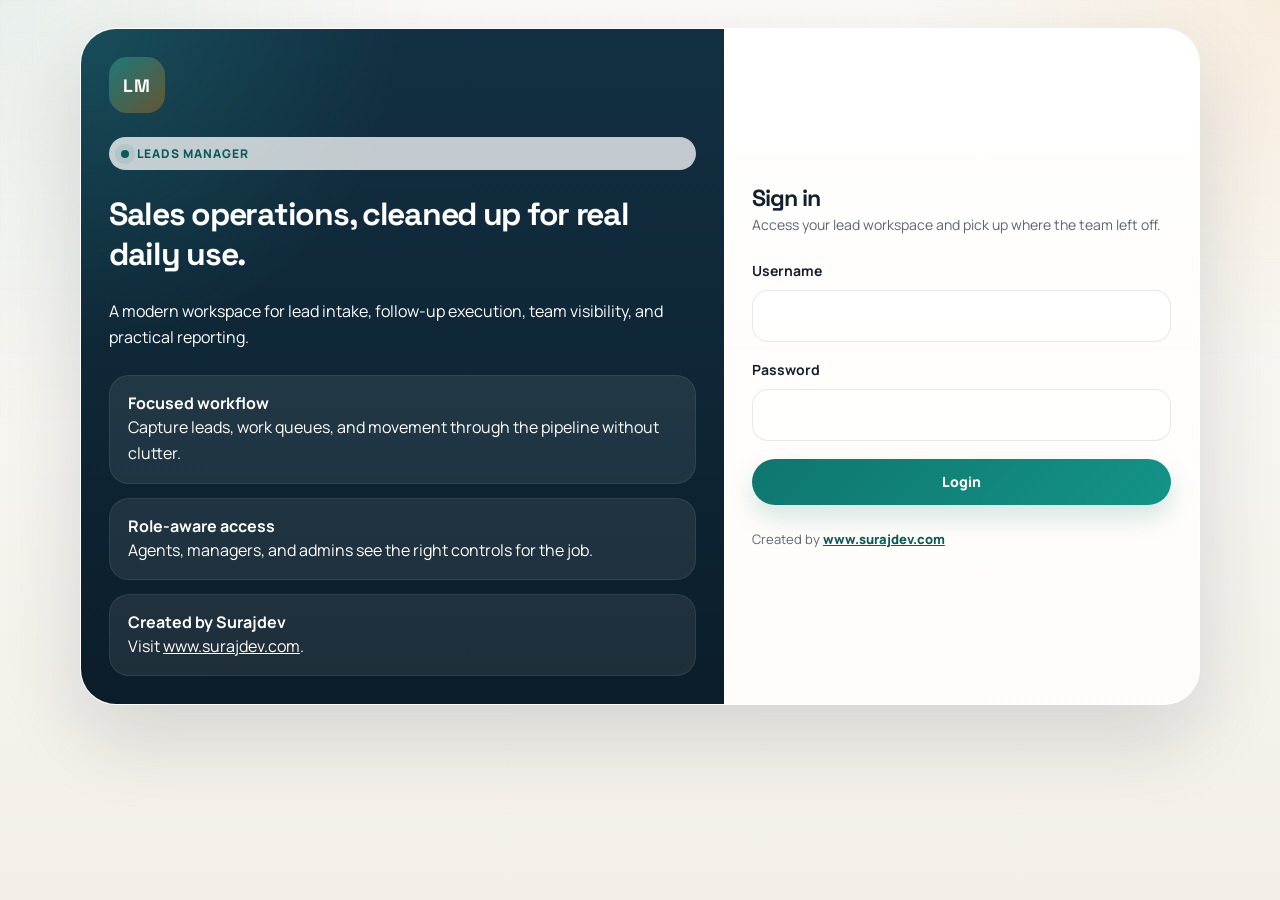
==== commit 052ef175: "Remove sidebar toggles and enforce desktop-only layout" ====
--- a/index.html
+++ b/index.html
@@ -28,12 +28,9 @@
       </div>
     </aside>
 
-    <div id="sidebarBackdrop" class="sidebar-backdrop" aria-hidden="true"></div>
-
     <div class="main-wrapper">
       <header class="topbar">
         <div class="topbar-left">
-          <button id="sidebarToggle" class="icon-btn" type="button" aria-label="Toggle sidebar">☰</button>
           <div>
             <h1 class="page-title">Home</h1>
             <p class="page-subtitle" id="welcomeUser">Welcome to your custom CRM system.</p>
--- a/css/style.css
+++ b/css/style.css
@@ -758,6 +758,7 @@
   flex-direction: column;
   justify-content: space-between;
   width: 286px;
+  height: 100vh;
   min-height: 100vh;
   padding: 22px 18px;
   color: #f7fafc;
@@ -766,6 +767,7 @@
     linear-gradient(180deg, var(--sidebar) 0%, var(--sidebar-strong) 100%);
   border-right: 1px solid rgba(255, 255, 255, 0.06);
   box-shadow: inset -1px 0 0 rgba(255, 255, 255, 0.04);
+  overflow: hidden;
 }
 
 .sidebar-logo {
@@ -814,15 +816,18 @@
 .sidebar-nav {
   display: grid;
   gap: 8px;
+  align-content: start;
+  margin-top: 6px;
 }
 
 .sidebar-nav a {
   display: flex;
   align-items: center;
   gap: 12px;
+  min-height: 50px;
   padding: 14px 16px;
   border-radius: 16px;
-  color: rgba(240, 246, 252, 0.74);
+  color: rgba(240, 246, 252, 0.9);
   font-size: 14px;
   font-weight: 700;
   text-decoration: none;
@@ -859,6 +864,7 @@
   display: grid;
   gap: 14px;
   margin-top: 28px;
+  align-content: end;
 }
 
 .logout-btn {
@@ -883,6 +889,7 @@
 .shell-credit a {
   color: rgba(240, 246, 252, 0.72);
   font-size: 12px;
+  word-break: break-word;
 }
 
 .shell-credit a {
@@ -905,14 +912,18 @@
   margin: 0 auto;
 }
 
+.page-content .container-wide {
+  width: 100%;
+  max-width: none;
+}
+
 body.sidebar-collapsed .sidebar {
   width: 96px;
   padding-inline: 12px;
 }
 
 body.sidebar-collapsed .sidebar-logo h2,
-body.sidebar-collapsed .sidebar-footer .shell-credit,
-body.sidebar-collapsed .sidebar-nav a {
+body.sidebar-collapsed .sidebar-footer .shell-credit {
   font-size: 0;
 }
 
@@ -922,6 +933,8 @@
 
 body.sidebar-collapsed .sidebar-nav a {
   justify-content: center;
+  gap: 0;
+  color: transparent;
   padding-inline: 10px;
 }
 
@@ -1048,35 +1061,16 @@
 }
 
 @media (max-width: 900px) {
-  .app-layout {
-    flex-direction: column;
-  }
-
   .sidebar {
-    position: fixed;
-    left: 0;
+    position: sticky;
     top: 0;
-    bottom: 0;
-    width: min(300px, calc(100vw - 32px));
+    left: auto;
+    bottom: auto;
+    width: 286px;
+    height: 100vh;
     min-height: 100vh;
-    transform: translateX(-108%);
-    z-index: 60;
-  }
-
-  body.sidebar-mobile-open .sidebar {
-    transform: translateX(0);
-  }
-
-  .sidebar-backdrop {
-    position: fixed;
-    inset: 0;
-    background: rgba(10, 24, 36, 0.52);
-    backdrop-filter: blur(6px);
-    z-index: 50;
-  }
-
-  body.sidebar-mobile-open .sidebar-backdrop {
-    display: block;
+    transform: none;
+    z-index: auto;
   }
 
   .topbar {
@@ -1154,3 +1148,92 @@
     padding: 14px 10px;
   }
 }
+
+/* Force desktop view on all devices */
+html,
+body {
+  min-width: 1280px;
+}
+
+.app-layout {
+  flex-direction: row;
+}
+
+.sidebar {
+  position: sticky;
+  top: 0;
+  left: auto;
+  bottom: auto;
+  width: 286px;
+  height: 100vh;
+  min-height: 100vh;
+  transform: none;
+  z-index: auto;
+}
+
+.main-wrapper {
+  width: auto;
+}
+
+.topbar {
+  flex-direction: row;
+  align-items: center;
+}
+
+.topbar-left,
+.topbar-user {
+  width: auto;
+}
+
+.topbar-user {
+  justify-content: flex-start;
+}
+
+.container,
+.panel,
+.card,
+.hero-panel,
+.login-panel,
+.login-card {
+  padding: 28px;
+}
+
+.form-grid {
+  grid-template-columns: repeat(2, minmax(0, 1fr));
+}
+
+.field-span-2 {
+  grid-column: 1 / -1;
+}
+
+.hero-stats,
+.mini-stats {
+  grid-template-columns: repeat(2, minmax(0, 1fr));
+}
+
+.insight-grid {
+  grid-template-columns: repeat(auto-fit, minmax(180px, 1fr));
+}
+
+.dashboard-grid {
+  grid-template-columns: repeat(auto-fit, minmax(220px, 1fr));
+}
+
+.detail-grid,
+.shortcut-grid {
+  grid-template-columns: repeat(auto-fit, minmax(170px, 1fr));
+}
+
+.hero-actions,
+.action-row,
+.table-actions,
+.preset-row,
+.nav-links {
+  flex-direction: row;
+}
+
+button,
+.btn,
+.nav-links a {
+  width: auto;
+}
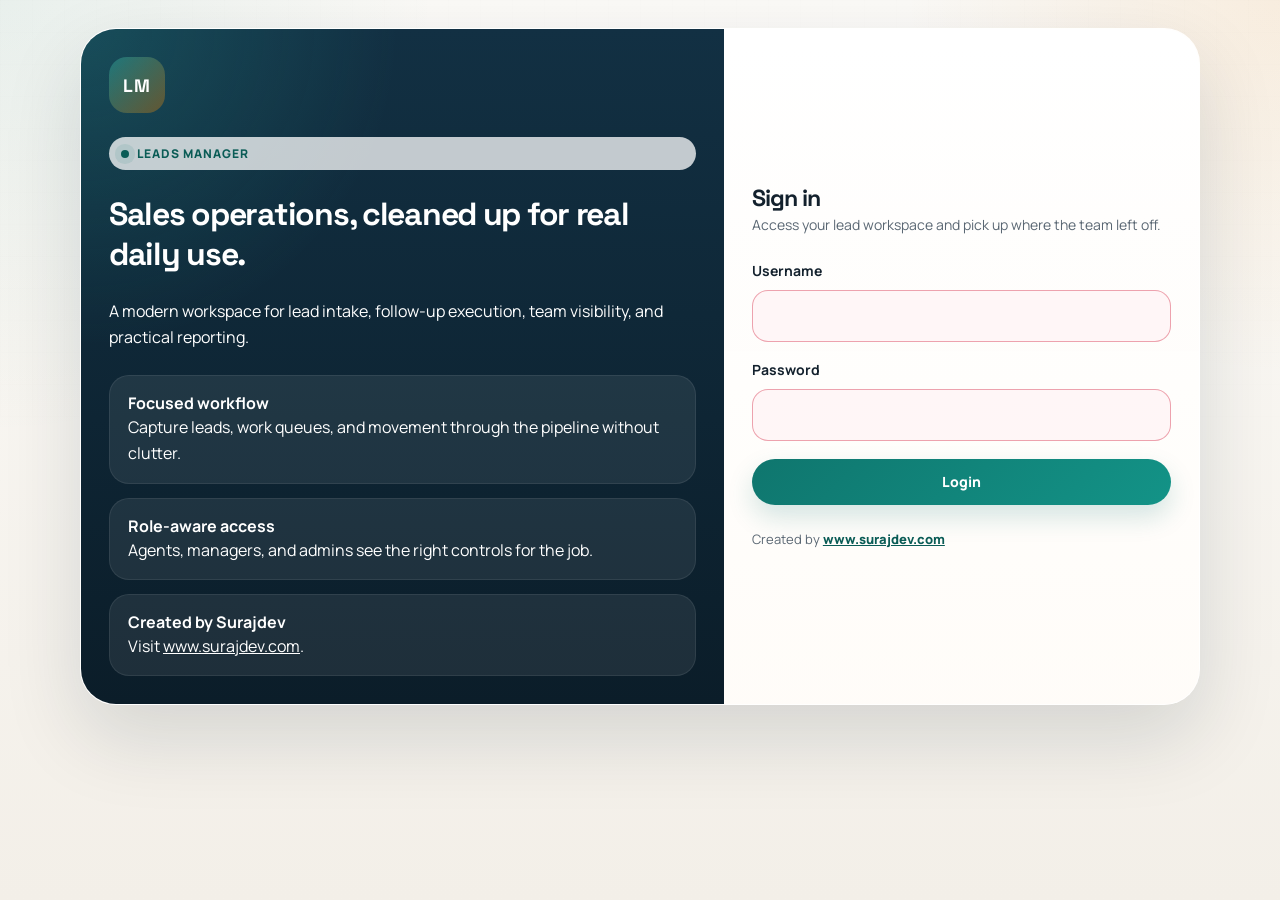
==== commit 84a75c54: "Harden authentication and authorization" ====
--- a/index.html
+++ b/index.html
@@ -145,6 +145,7 @@
     </div>
   </div>
 
+  <script src="js/config.js"></script>
   <script src="js/layout.js"></script>
 </body>
 </html>
--- a/css/style.css
+++ b/css/style.css
@@ -222,6 +222,25 @@
   box-shadow: var(--ring);
 }
 
+input.is-invalid,
+select.is-invalid,
+textarea.is-invalid,
+input:invalid,
+select:invalid,
+textarea:invalid {
+  border-color: rgba(217, 72, 95, 0.48);
+  background: rgba(255, 244, 246, 0.8);
+}
+
+input.is-invalid:focus,
+select.is-invalid:focus,
+textarea.is-invalid:focus,
+input:invalid:focus,
+select:invalid:focus,
+textarea:invalid:focus {
+  box-shadow: 0 0 0 4px rgba(217, 72, 95, 0.16);
+}
+
 label {
   display: block;
   margin-bottom: 10px;
@@ -650,6 +669,72 @@
   font-weight: 800;
   letter-spacing: 0.08em;
   text-transform: uppercase;
+}
+
+.lead-profile-sections {
+  display: grid;
+  gap: 24px;
+}
+
+.profile-section {
+  display: grid;
+  gap: 16px;
+  padding: 20px 24px;
+  border-radius: 20px;
+  background: rgba(255, 255, 255, 0.5);
+  border: 1px solid rgba(19, 33, 45, 0.08);
+  transition: background 0.2s ease, border-color 0.2s ease, box-shadow 0.2s ease;
+}
+
+.profile-section:hover {
+  background: rgba(255, 255, 255, 0.72);
+  border-color: rgba(15, 118, 110, 0.12);
+}
+
+.profile-section-title {
+  margin: 0 0 4px 0;
+  color: var(--text);
+  font-size: 16px;
+  font-weight: 700;
+  letter-spacing: -0.01em;
+}
+
+.profile-grid {
+  display: grid;
+  grid-template-columns: repeat(3, minmax(0, 1fr));
+  gap: 20px;
+}
+
+.profile-field {
+  display: grid;
+  gap: 6px;
+}
+
+.profile-field-full {
+  grid-column: 1 / -1;
+}
+
+.profile-label {
+  color: var(--text-faint);
+  font-size: 11px;
+  font-weight: 800;
+  letter-spacing: 0.08em;
+  text-transform: uppercase;
+}
+
+.profile-value {
+  color: var(--text);
+  font-size: 15px;
+  font-weight: 700;
+  letter-spacing: -0.01em;
+  word-break: break-word;
+}
+
+.profile-value-text {
+  color: var(--text-soft);
+  font-size: 14px;
+  line-height: 1.6;
+  word-break: break-word;
 }
 
 .notice,
@@ -835,7 +920,10 @@
 }
 
 .sidebar-nav a::before {
-  content: attr(data-icon);
+  content: none;
+}
+
+.sidebar-nav a .nav-icon {
   display: inline-flex;
   align-items: center;
   justify-content: center;
@@ -844,8 +932,13 @@
   border-radius: 12px;
   background: rgba(255, 255, 255, 0.06);
   color: #f8fafc;
-  font-weight: 800;
   flex-shrink: 0;
+  transition: background 0.18s ease, color 0.18s ease, transform 0.18s ease;
+}
+
+.sidebar-nav a .nav-icon svg {
+  width: 18px;
+  height: 18px;
 }
 
 .sidebar-nav a:hover,
@@ -856,7 +949,7 @@
   transform: translateX(2px);
 }
 
-.sidebar-nav a.active::before {
+.sidebar-nav a.active .nav-icon {
   background: linear-gradient(135deg, rgba(46, 195, 183, 0.32), rgba(217, 119, 6, 0.34));
 }
 
@@ -938,7 +1031,7 @@
   padding-inline: 10px;
 }
 
-body.sidebar-collapsed .sidebar-nav a::before {
+body.sidebar-collapsed .sidebar-nav a .nav-icon {
   width: 38px;
   height: 38px;
 }
